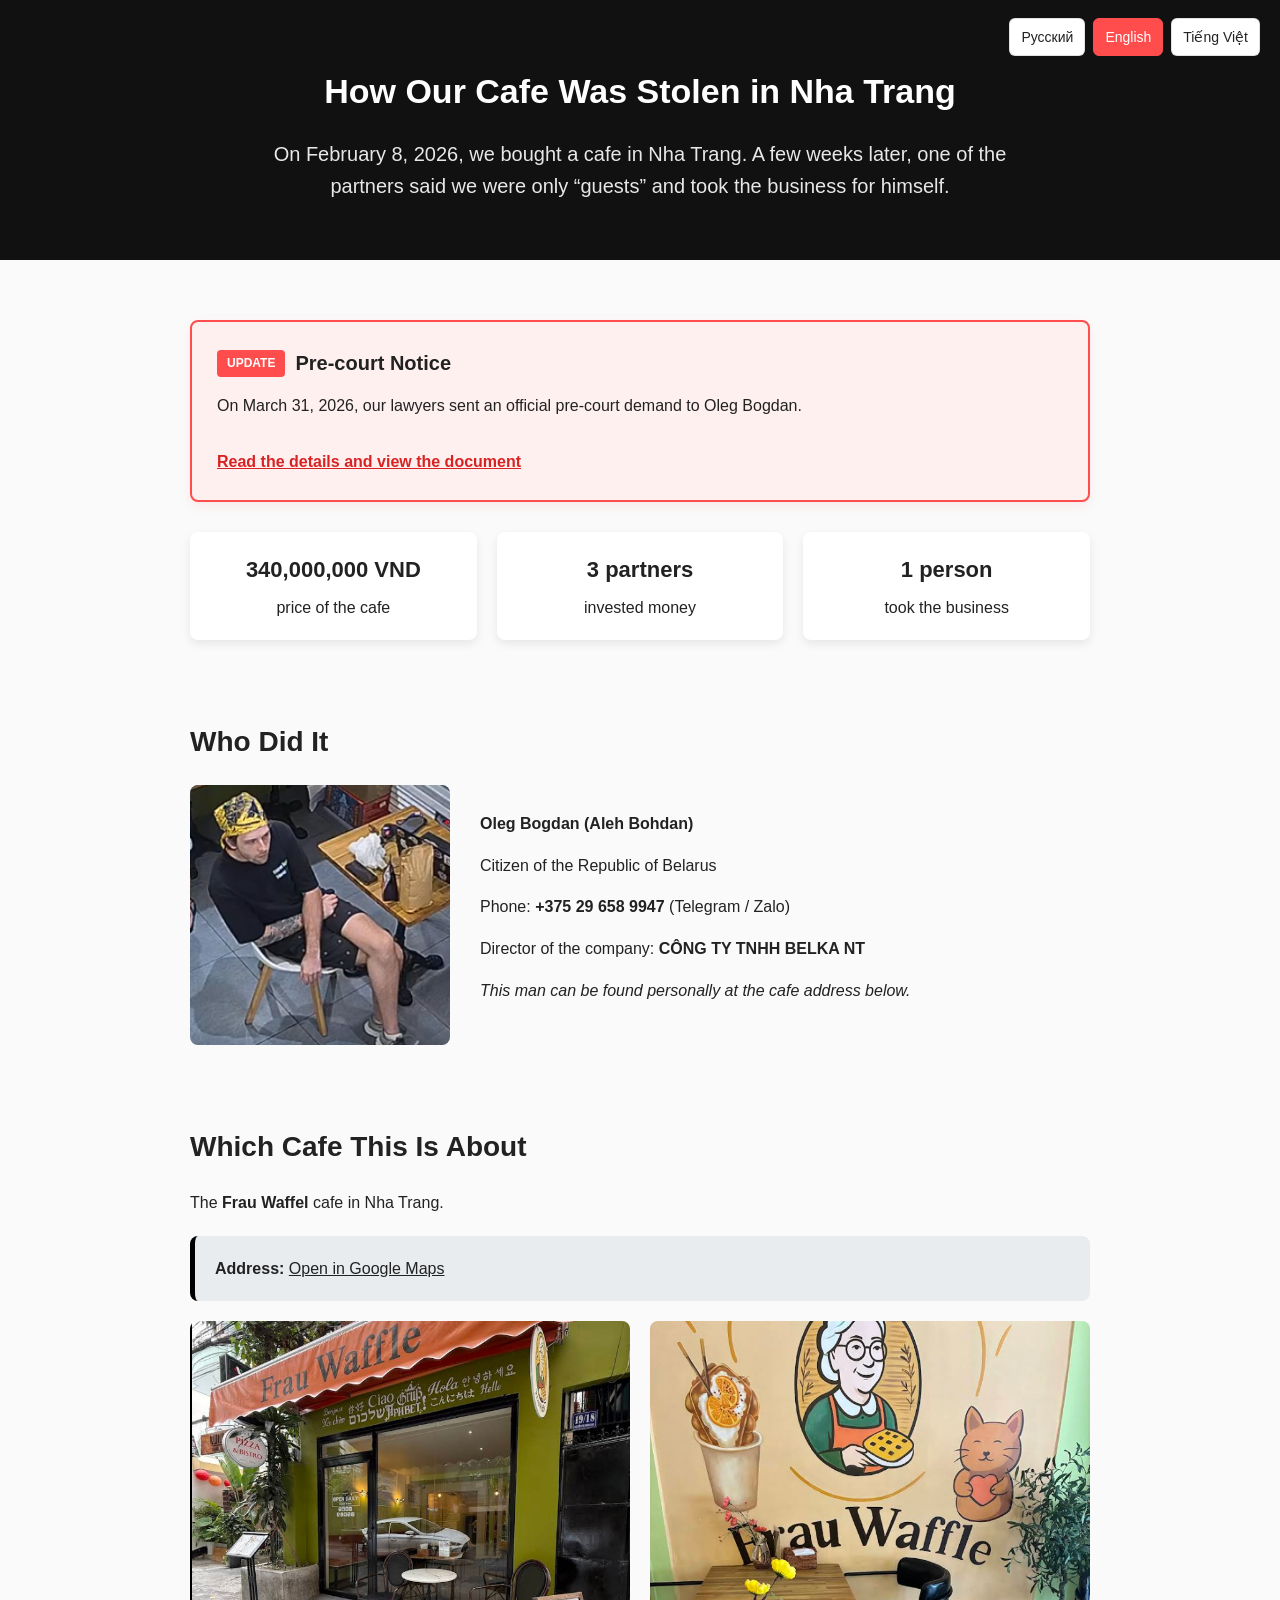
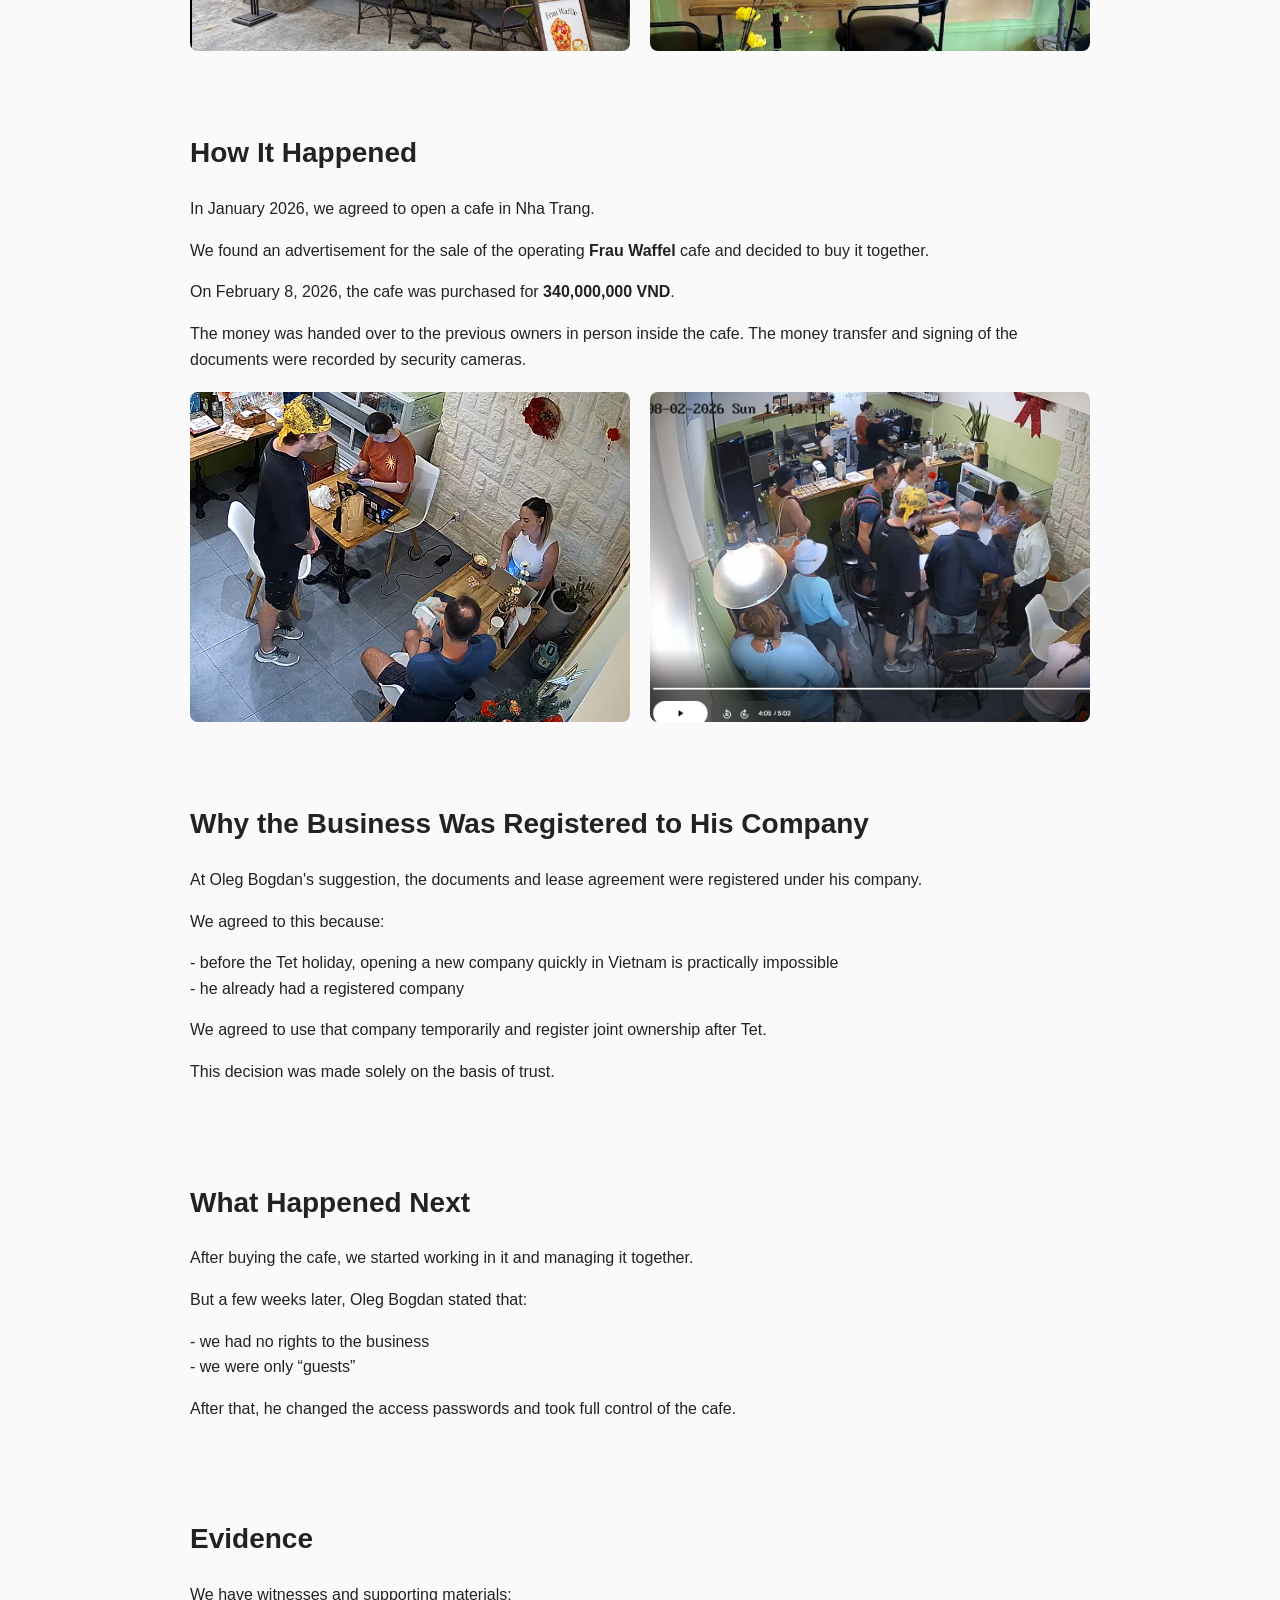
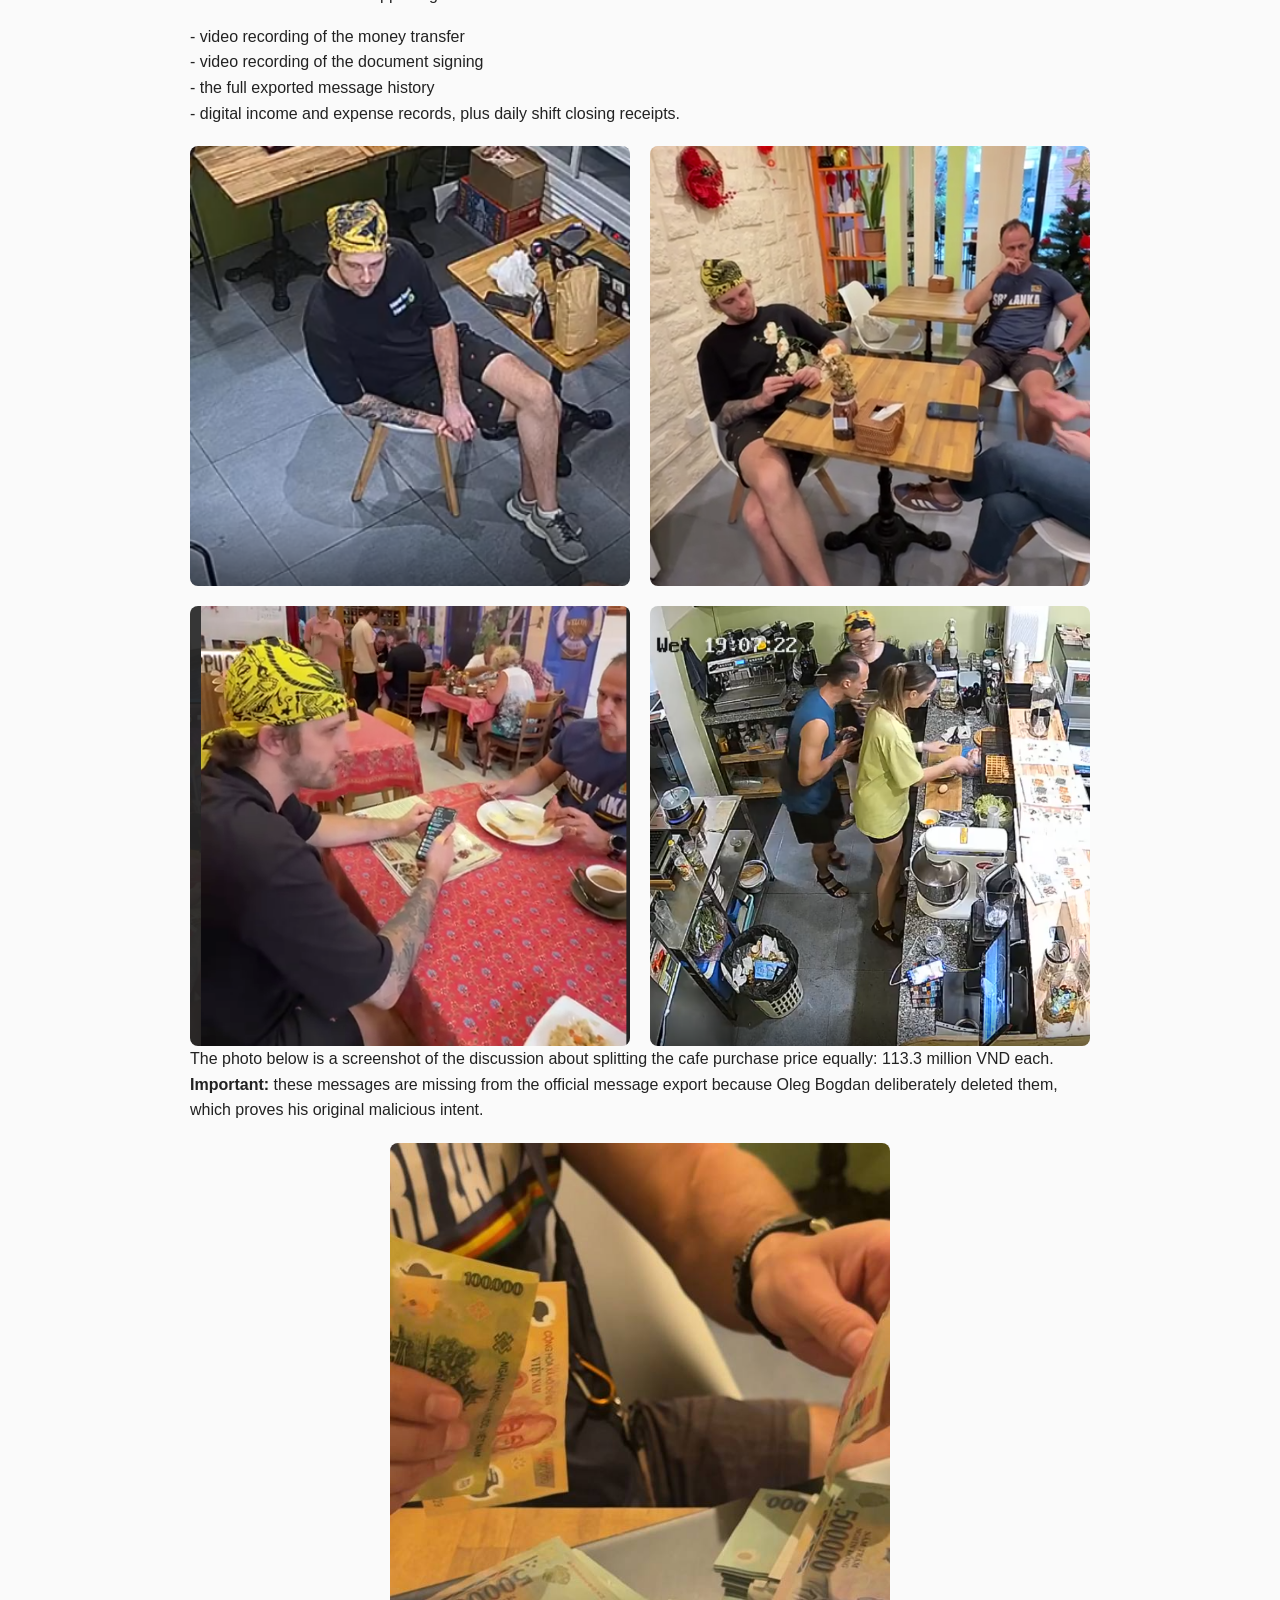
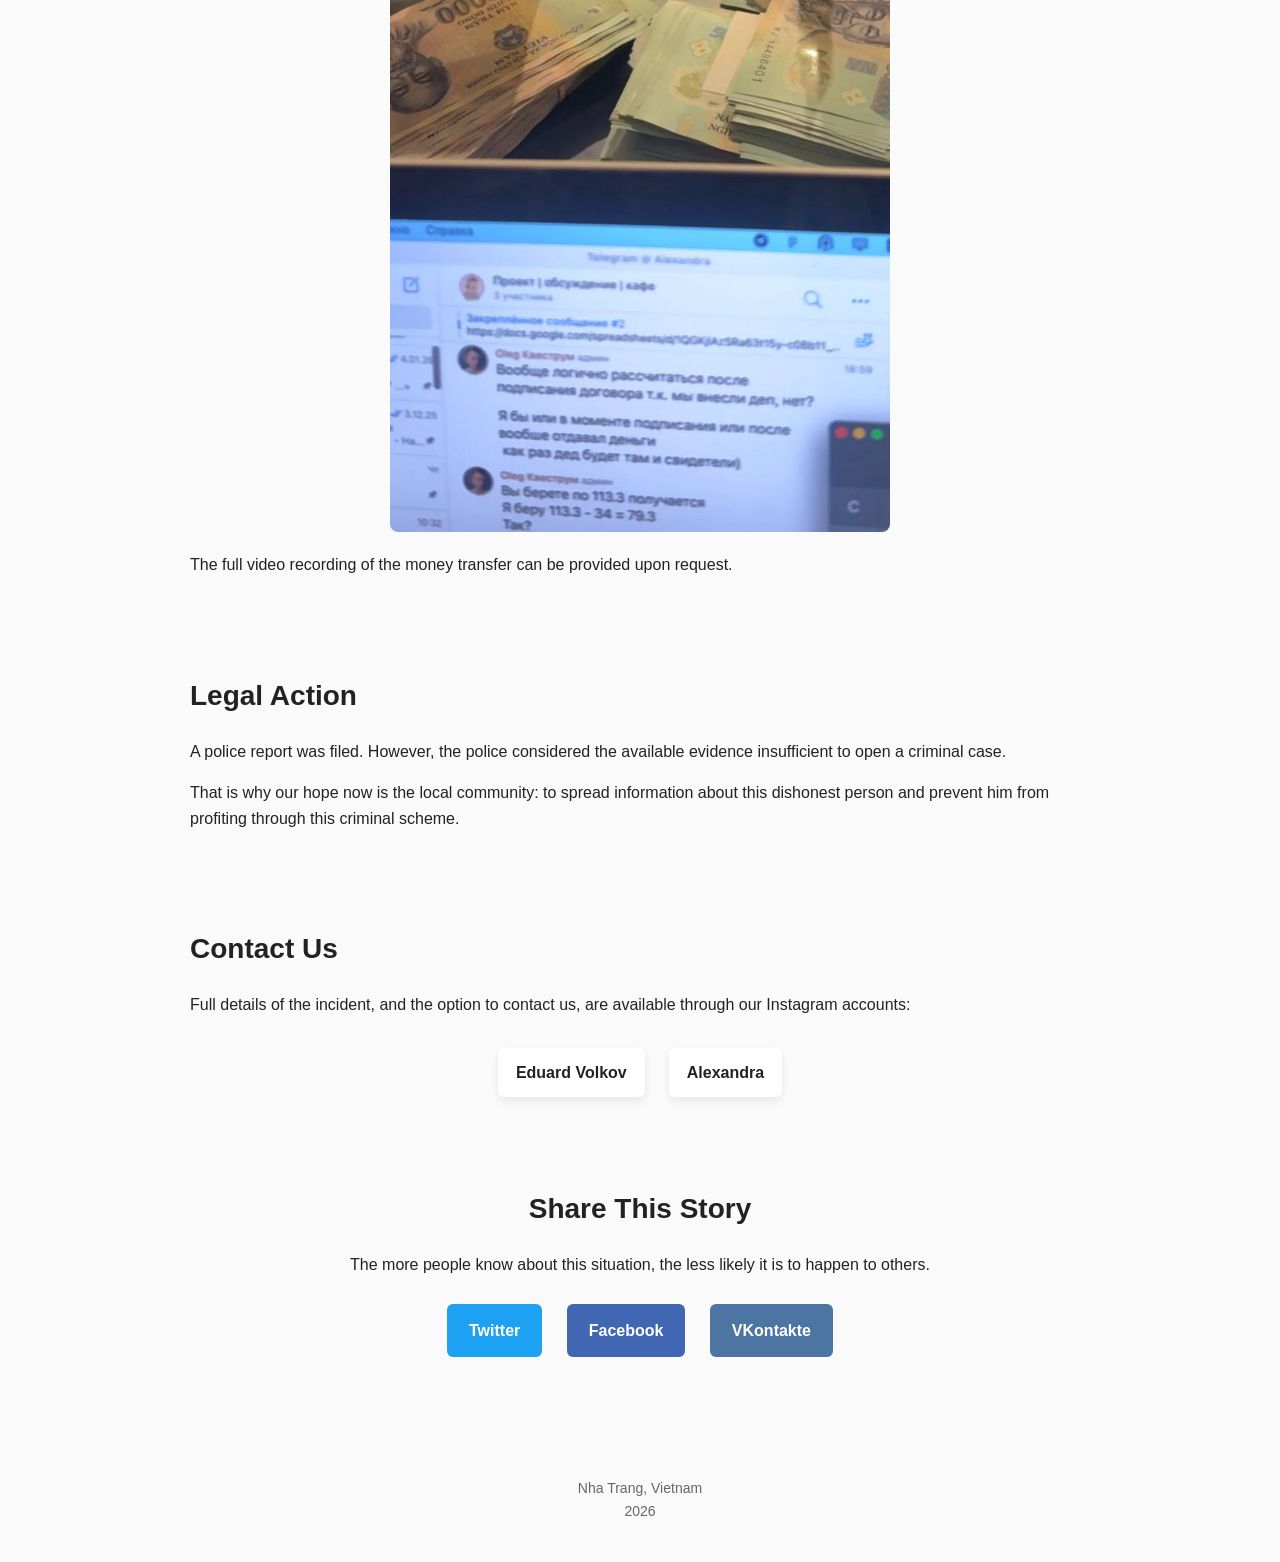
==== en.html @ 02b6ebc2 "Improve multilingual SEO and safe deploy" ====
<!DOCTYPE html>
<html lang="en">
<head>
<meta charset="UTF-8">
<meta name="viewport" content="width=device-width, initial-scale=1.0">
<title>How Our Frau Waffel Cafe Was Stolen in Nha Trang</title>
<meta name="description" content="The story of how our Frau Waffel cafe in Nha Trang was stolen: Oleg Bogdan (Aleh Bohdan), BELKA NT, the 340,000,000 VND purchase, evidence, and legal action.">
<meta name="robots" content="index, follow">
<meta property="og:type" content="article">
<meta property="og:url" content="https://frauwaffel.com/en.html">
<meta property="og:title" content="How Our Frau Waffel Cafe Was Stolen in Nha Trang">
<meta property="og:description" content="Oleg Bogdan (Aleh Bohdan) took over the Frau Waffel cafe in Nha Trang. We publish the story, evidence, and legal action.">
<meta property="og:image" content="https://frauwaffel.com/materials/cafe1.png">
<meta property="og:locale" content="en_US">
<meta property="og:locale:alternate" content="ru_RU">
<meta property="og:locale:alternate" content="vi_VN">
<meta name="twitter:card" content="summary_large_image">
<meta name="twitter:url" content="https://frauwaffel.com/en.html">
<meta name="twitter:title" content="How Our Frau Waffel Cafe Was Stolen in Nha Trang">
<meta name="twitter:description" content="Oleg Bogdan (Aleh Bohdan) took over the Frau Waffel cafe in Nha Trang. We publish the story, evidence, and legal action.">
<meta name="twitter:image" content="https://frauwaffel.com/materials/cafe1.png">
<link rel="canonical" href="https://frauwaffel.com/en.html">
<link rel="alternate" hreflang="ru" href="https://frauwaffel.com/">
<link rel="alternate" hreflang="en" href="https://frauwaffel.com/en.html">
<link rel="alternate" hreflang="vi" href="https://frauwaffel.com/vi.html">
<link rel="alternate" hreflang="x-default" href="https://frauwaffel.com/">
<link rel="icon" href="data:,">
<link rel="stylesheet" href="styles.css">
<script async src="https://www.googletagmanager.com/gtag/js?id=G-RG5YGMSLDT"></script>
<script>
window.dataLayer = window.dataLayer || [];
function gtag(){dataLayer.push(arguments);}
gtag('js', new Date());
gtag('config', 'G-RG5YGMSLDT');
</script>
<script type="application/ld+json">
{
  "@context": "https://schema.org",
  "@type": "Article",
  "headline": "How Our Frau Waffel Cafe Was Stolen in Nha Trang",
  "description": "The story of how our Frau Waffel cafe in Nha Trang was stolen: Oleg Bogdan (Aleh Bohdan), BELKA NT, the 340,000,000 VND purchase, evidence, and legal action.",
  "image": "https://frauwaffel.com/materials/cafe1.png",
  "inLanguage": "en",
  "datePublished": "2026-03-05",
  "dateModified": "2026-06-03",
  "mainEntityOfPage": "https://frauwaffel.com/en.html"
}
</script>
</head>
<body>
<header class="hero">
  <nav class="language-nav" aria-label="Language selection">
    <a href="/">Русский</a>
    <a href="/en.html" aria-current="page">English</a>
    <a href="/vi.html">Tiếng Việt</a>
  </nav>
  <h1>How Our Cafe Was Stolen in Nha Trang</h1>
  <p>On February 8, 2026, we bought a cafe in Nha Trang. A few weeks later, one of the partners said we were only “guests” and took the business for himself.</p>
</header>

<main class="container">
  <section class="section">
    <div class="update-box">
      <div class="update-header">
        <span class="update-badge">Update</span>
        <h2>Pre-court Notice</h2>
      </div>
      <p>On March 31, 2026, our lawyers sent an official pre-court demand to Oleg Bogdan.</p>
      <a href="legal-update-en.html" class="update-link">Read the details and view the document</a>
    </div>

    <div class="facts">
      <div class="fact"><strong>340,000,000 VND</strong><span>price of the cafe</span></div>
      <div class="fact"><strong>3 partners</strong><span>invested money</span></div>
      <div class="fact"><strong>1 person</strong><span>took the business</span></div>
    </div>
  </section>

  <section class="section">
    <h2>Who Did It</h2>
    <div class="person">
      <img src="materials/scammer_aleh_bohdan.png" alt="Oleg Bogdan (Aleh Bohdan), the person involved in the Frau Waffel cafe case">
      <div>
        <p><strong>Oleg Bogdan (Aleh Bohdan)</strong></p>
        <p>Citizen of the Republic of Belarus</p>
        <p>Phone: <strong>+375 29 658 9947</strong> (Telegram / Zalo)</p>
        <p>Director of the company: <strong>CÔNG TY TNHH BELKA NT</strong></p>
        <p><em>This man can be found personally at the cafe address below.</em></p>
      </div>
    </div>
  </section>

  <section class="section">
    <h2>Which Cafe This Is About</h2>
    <p>The <strong>Frau Waffel</strong> cafe in Nha Trang.</p>
    <div class="location-box"><strong>Address:</strong> <a href="https://maps.app.goo.gl/wEeCgrbshTa6hxHM7" target="_blank" rel="noopener">Open in Google Maps</a></div>
    <div class="images">
      <img src="materials/cafe1.png" alt="Interior of the Frau Waffel cafe in Nha Trang">
      <img src="materials/cafe2.png" alt="Exterior of the Frau Waffel cafe in Nha Trang">
    </div>
  </section>

  <section class="section">
    <h2>How It Happened</h2>
    <p>In January 2026, we agreed to open a cafe in Nha Trang.</p>
    <p>We found an advertisement for the sale of the operating <strong>Frau Waffel</strong> cafe and decided to buy it together.</p>
    <p>On February 8, 2026, the cafe was purchased for <strong>340,000,000 VND</strong>.</p>
    <p>The money was handed over to the previous owners in person inside the cafe. The money transfer and signing of the documents were recorded by security cameras.</p>
    <div class="images">
      <img src="materials/money_for_cafe.png" alt="Evidence of the money transfer for the Frau Waffel cafe purchase">
      <img src="materials/contract_signed.png" alt="Evidence of document signing for the Frau Waffel cafe purchase">
    </div>
  </section>

  <section class="section">
    <h2>Why the Business Was Registered to His Company</h2>
    <p>At Oleg Bogdan's suggestion, the documents and lease agreement were registered under his company.</p>
    <p>We agreed to this because:</p>
    <p>- before the Tet holiday, opening a new company quickly in Vietnam is practically impossible<br>- he already had a registered company</p>
    <p>We agreed to use that company temporarily and register joint ownership after Tet.</p>
    <p>This decision was made solely on the basis of trust.</p>
  </section>

  <section class="section">
    <h2>What Happened Next</h2>
    <p>After buying the cafe, we started working in it and managing it together.</p>
    <p>But a few weeks later, Oleg Bogdan stated that:</p>
    <p>- we had no rights to the business<br>- we were only “guests”</p>
    <p>After that, he changed the access passwords and took full control of the cafe.</p>
  </section>

  <section class="section">
    <h2>Evidence</h2>
    <p>We have witnesses and supporting materials:</p>
    <p>- video recording of the money transfer<br>- video recording of the document signing<br>- the full exported message history<br>- digital income and expense records, plus daily shift closing receipts.</p>
    <div class="images">
      <img src="materials/screenshot_1.png" alt="Evidence: messages and financial records for the Frau Waffel cafe">
      <img src="materials/screenshot_2.png" alt="Evidence: messages and financial records for the Frau Waffel cafe">
      <img src="materials/screenshot_3.png" alt="Evidence: messages and financial records for the Frau Waffel cafe">
      <img src="materials/rabotaem_v_kafe.png" alt="Evidence of work in the cafe before the business was taken">
    </div>
    <p>The photo below is a screenshot of the discussion about splitting the cafe purchase price equally: 113.3 million VND each. <strong>Important:</strong> these messages are missing from the official message export because Oleg Bogdan deliberately deleted them, which proves his original malicious intent.</p>
    <div class="images single-proof">
      <img src="materials/shares.jpg" alt="Screenshot discussing equal shares in the Frau Waffel cafe purchase">
    </div>
    <p>The full video recording of the money transfer can be provided upon request.</p>
  </section>

  <section class="section">
    <h2>Legal Action</h2>
    <p>A police report was filed. However, the police considered the available evidence insufficient to open a criminal case.</p>
    <p>That is why our hope now is the local community: to spread information about this dishonest person and prevent him from profiting through this criminal scheme.</p>
  </section>

  <section class="section">
    <h2>Contact Us</h2>
    <p>Full details of the incident, and the option to contact us, are available through our Instagram accounts:</p>
    <div class="social-links">
      <a href="https://www.instagram.com/ed_volkov" target="_blank" rel="noopener" class="social-item">Eduard Volkov</a>
      <a href="https://www.instagram.com/travelophilea" target="_blank" rel="noopener" class="social-item">Alexandra</a>
    </div>
  </section>

  <section class="share">
    <h2>Share This Story</h2>
    <p>The more people know about this situation, the less likely it is to happen to others.</p>
    <a href="https://twitter.com/intent/tweet?url=https%3A%2F%2Ffrauwaffel.com%2Fen.html&text=How%20our%20Frau%20Waffel%20cafe%20was%20stolen%20in%20Nha%20Trang" target="_blank" rel="noopener" class="tw">Twitter</a>
    <a href="https://www.facebook.com/sharer/sharer.php?u=https%3A%2F%2Ffrauwaffel.com%2Fen.html" target="_blank" rel="noopener" class="fb">Facebook</a>
    <a href="https://vk.com/share.php?url=https%3A%2F%2Ffrauwaffel.com%2Fen.html&title=How%20our%20Frau%20Waffel%20cafe%20was%20stolen" target="_blank" rel="noopener" class="vk">VKontakte</a>
  </section>
</main>

<footer class="footer">Nha Trang, Vietnam<br>2026</footer>
</body>
</html>
---- styles.css ----
body {
  font-family: Arial, Helvetica, sans-serif;
  margin: 0;
  background: #fafafa;
  color: #222;
  line-height: 1.6;
}

a {
  color: inherit;
}

.container {
  max-width: 900px;
  margin: auto;
  padding: 20px;
}

.hero {
  background: #111;
  color: white;
  padding: 64px 20px 58px;
  text-align: center;
  position: relative;
}

.language-nav {
  position: absolute;
  top: 18px;
  right: 20px;
  display: flex;
  gap: 8px;
  flex-wrap: wrap;
  justify-content: flex-end;
}

.language-nav a {
  color: #222;
  background: white;
  text-decoration: none;
  padding: 7px 11px;
  border-radius: 6px;
  font-size: 14px;
  border: 1px solid rgba(0, 0, 0, 0.12);
}

.language-nav a[aria-current="page"] {
  background: #ff4d4d;
  color: white;
  border-color: #ff4d4d;
}

.hero h1 {
  font-size: 34px;
  margin: 0 0 20px;
}

.hero p {
  font-size: 20px;
  max-width: 760px;
  margin: auto;
  opacity: 0.9;
}

.section {
  padding: 40px 0;
}

h2 {
  font-size: 28px;
  margin: 0 0 20px;
}

p {
  margin: 0 0 16px;
}

.facts {
  display: grid;
  grid-template-columns: repeat(3, 1fr);
  gap: 20px;
  margin-top: 30px;
}

.fact {
  background: white;
  padding: 20px;
  border-radius: 8px;
  text-align: center;
  box-shadow: 0 4px 10px rgba(0, 0, 0, 0.08);
}

.fact strong {
  font-size: 22px;
  display: block;
  margin-bottom: 8px;
}

.update-box {
  background: #fff0f0;
  border: 2px solid #ff4d4d;
  padding: 25px;
  border-radius: 8px;
  margin-bottom: 30px;
  display: flex;
  flex-direction: column;
  gap: 14px;
  box-shadow: 0 4px 12px rgba(255, 77, 77, 0.1);
}

.update-header {
  display: flex;
  align-items: center;
  gap: 10px;
  flex-wrap: wrap;
}

.update-badge {
  background: #ff4d4d;
  color: white;
  padding: 4px 10px;
  border-radius: 4px;
  font-weight: bold;
  font-size: 12px;
  text-transform: uppercase;
}

.update-box h2 {
  margin: 0;
  font-size: 20px;
}

.update-link {
  color: #d92323;
  font-weight: bold;
  text-decoration: underline;
}

.person {
  display: flex;
  flex-wrap: wrap;
  gap: 30px;
  align-items: center;
}

.person img {
  width: 260px;
  border-radius: 8px;
}

.images {
  display: grid;
  grid-template-columns: repeat(2, 1fr);
  gap: 20px;
  margin-top: 20px;
}

.images img {
  width: 100%;
  border-radius: 8px;
}

.single-proof {
  grid-template-columns: 1fr;
  max-width: 500px;
  margin: 20px auto;
}

.location-box {
  background: #e9ecef;
  padding: 20px;
  border-radius: 8px;
  margin-top: 20px;
  border-left: 5px solid #000;
}

.social-links {
  display: flex;
  justify-content: center;
  gap: 24px;
  flex-wrap: wrap;
  margin-top: 30px;
}

.social-item {
  text-align: center;
  text-decoration: none;
  color: #222;
  font-weight: bold;
  padding: 12px 18px;
  border-radius: 6px;
  background: white;
  box-shadow: 0 4px 10px rgba(0, 0, 0, 0.08);
  transition: transform 0.2s;
}

.social-item:hover {
  transform: translateY(-3px);
}

.share {
  text-align: center;
  padding: 50px 0;
}

.share a {
  display: inline-block;
  margin: 10px;
  padding: 14px 22px;
  background: black;
  color: white;
  text-decoration: none;
  border-radius: 6px;
  font-weight: bold;
  transition: opacity 0.2s;
}

.share a:hover {
  opacity: 0.8;
}

.share a.tw {
  background: #1da1f2;
}

.share a.fb {
  background: #4267b2;
}

.share a.vk {
  background: #4c75a3;
}

.footer {
  text-align: center;
  font-size: 14px;
  padding: 40px 20px;
  color: #666;
}

.legal-container {
  max-width: 800px;
  margin: auto;
  padding: 40px 20px;
}

.legal-nav {
  display: flex;
  justify-content: space-between;
  align-items: center;
  gap: 16px;
  flex-wrap: wrap;
  margin-bottom: 20px;
}

.back-link {
  color: #666;
  text-decoration: none;
  font-size: 14px;
}

.back-link:hover {
  text-decoration: underline;
}

.legal-lang {
  display: flex;
  gap: 8px;
  flex-wrap: wrap;
}

.legal-lang a {
  text-decoration: none;
  color: #222;
  background: white;
  border: 1px solid rgba(0, 0, 0, 0.12);
  padding: 6px 10px;
  border-radius: 6px;
  font-size: 14px;
}

.legal-lang a[aria-current="page"] {
  background: #ff4d4d;
  color: white;
  border-color: #ff4d4d;
}

.legal-title {
  font-size: 28px;
  margin-bottom: 20px;
  border-bottom: 2px solid #000;
  padding-bottom: 10px;
}

.update-date {
  color: #666;
  font-size: 14px;
  margin-bottom: 30px;
}

.legal-box {
  background: white;
  padding: 30px;
  border-radius: 8px;
  box-shadow: 0 4px 15px rgba(0, 0, 0, 0.05);
  margin-bottom: 30px;
}

.legal-box h2 {
  margin-top: 0;
  font-size: 22px;
  color: #d9534f;
}

.summary-list {
  padding-left: 20px;
}

.summary-list li {
  margin-bottom: 12px;
}

.pdf-link {
  display: inline-flex;
  align-items: center;
  background: #000;
  color: #fff;
  padding: 12px 24px;
  border-radius: 6px;
  text-decoration: none;
  font-weight: bold;
  margin-top: 20px;
}

.pdf-link:hover {
  opacity: 0.8;
}

@media (max-width: 700px) {
  .hero {
    padding-top: 96px;
  }

  .hero h1 {
    font-size: 28px;
  }

  .hero p {
    font-size: 18px;
  }

  .language-nav {
    left: 12px;
    right: 12px;
    justify-content: center;
  }

  .facts,
  .images {
    grid-template-columns: 1fr;
  }

  .person {
    flex-direction: column;
    text-align: center;
  }
}
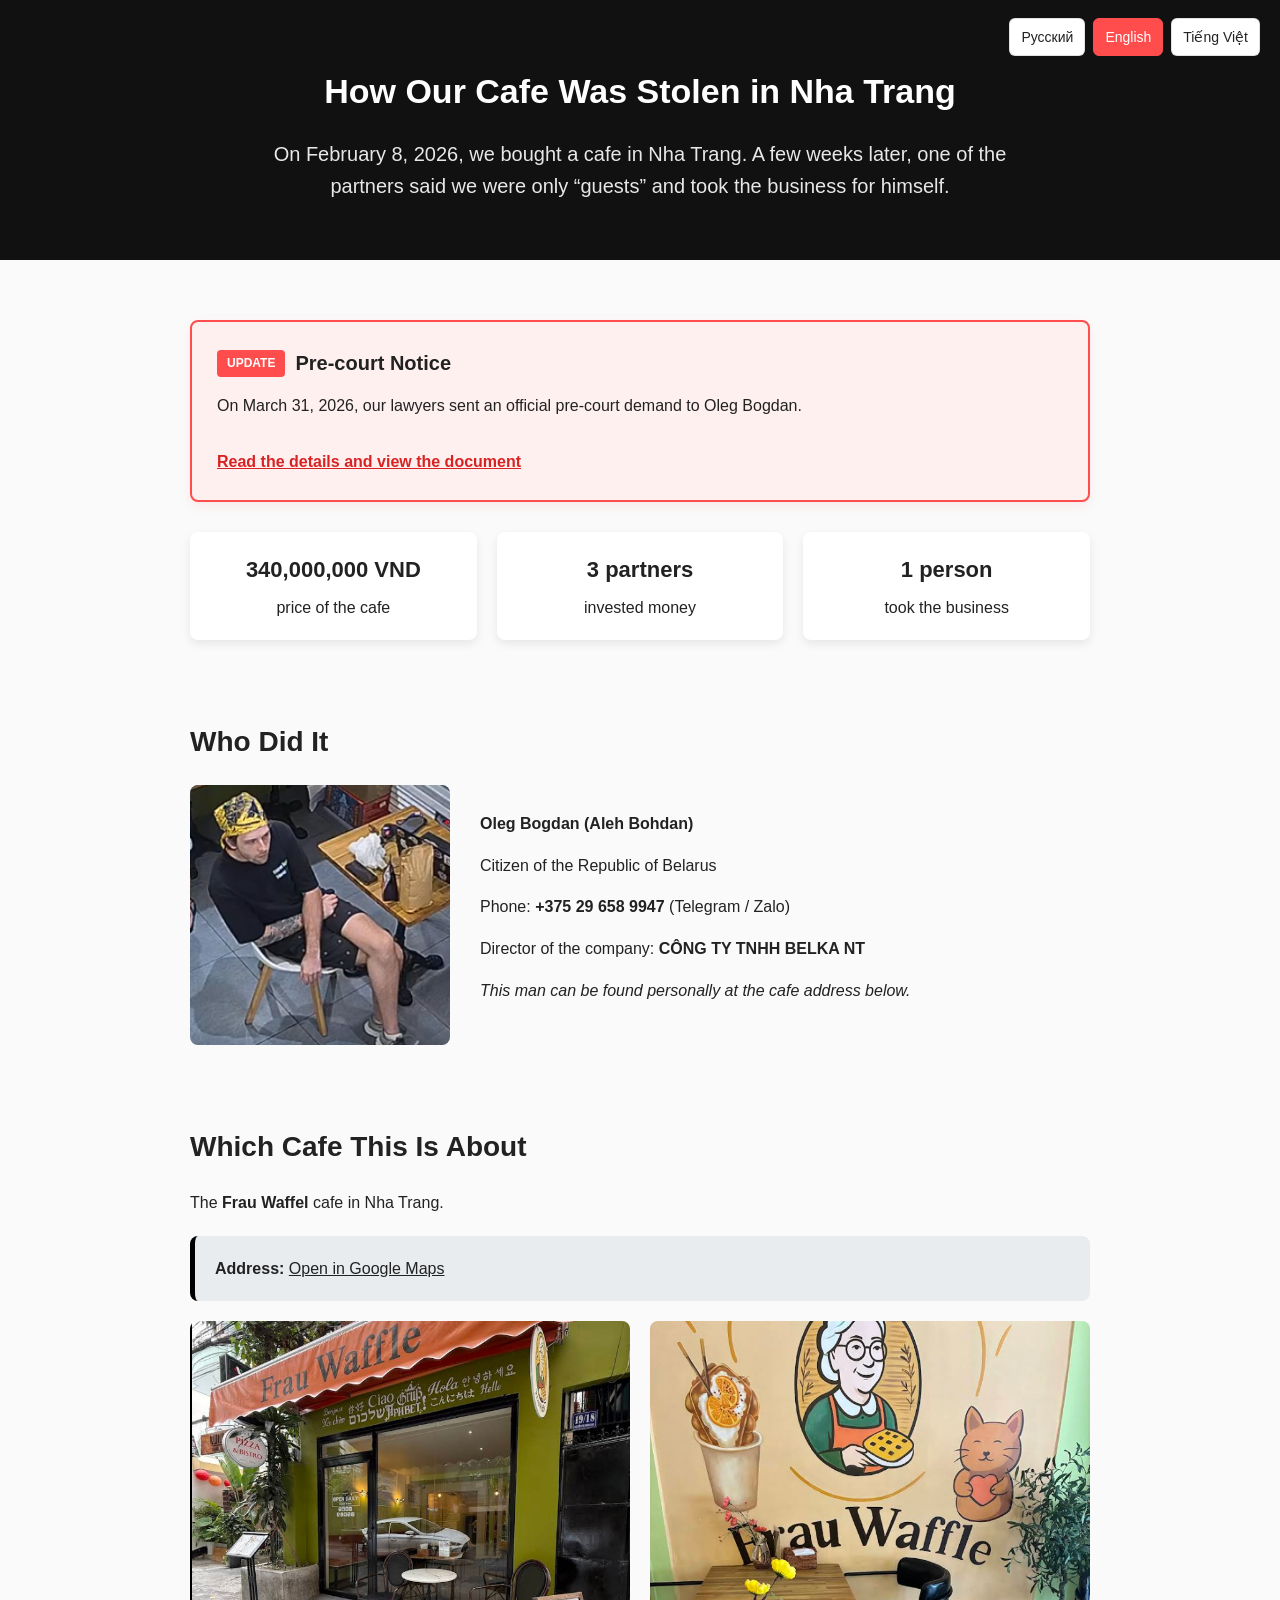
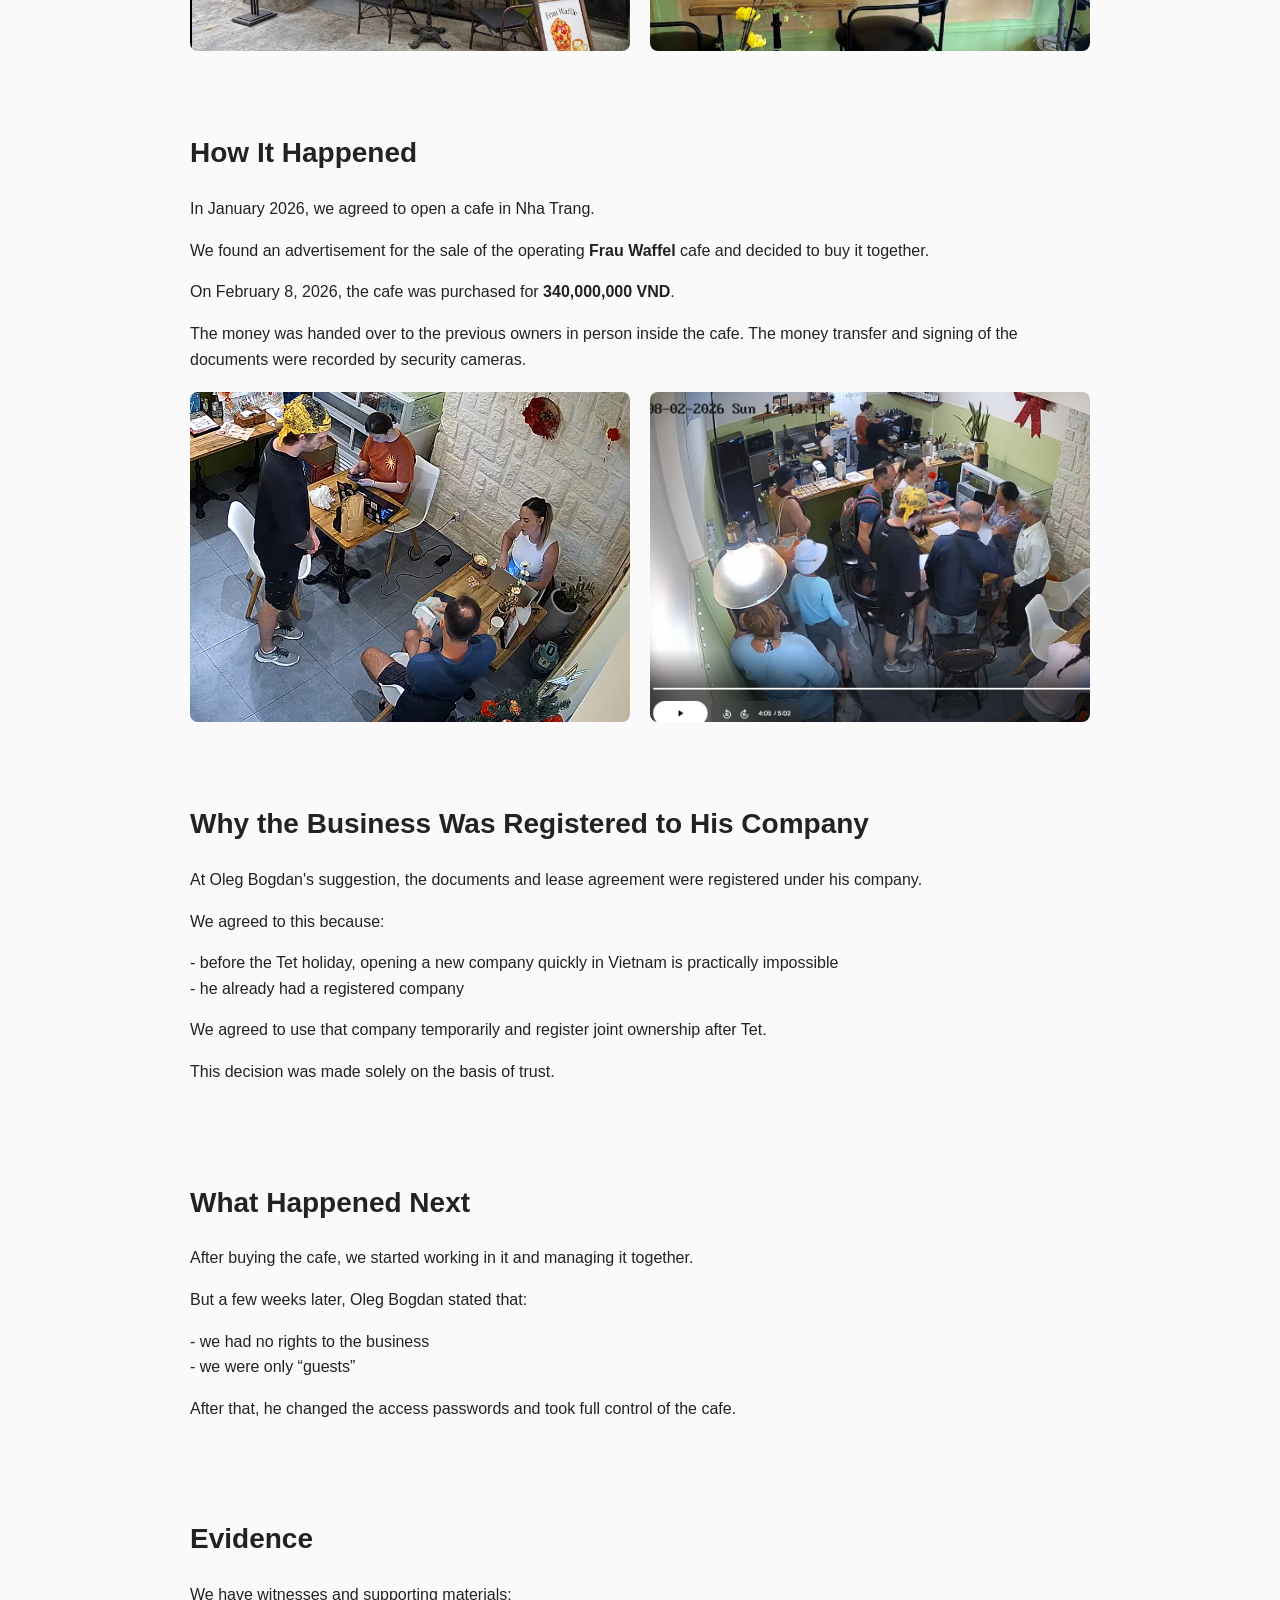
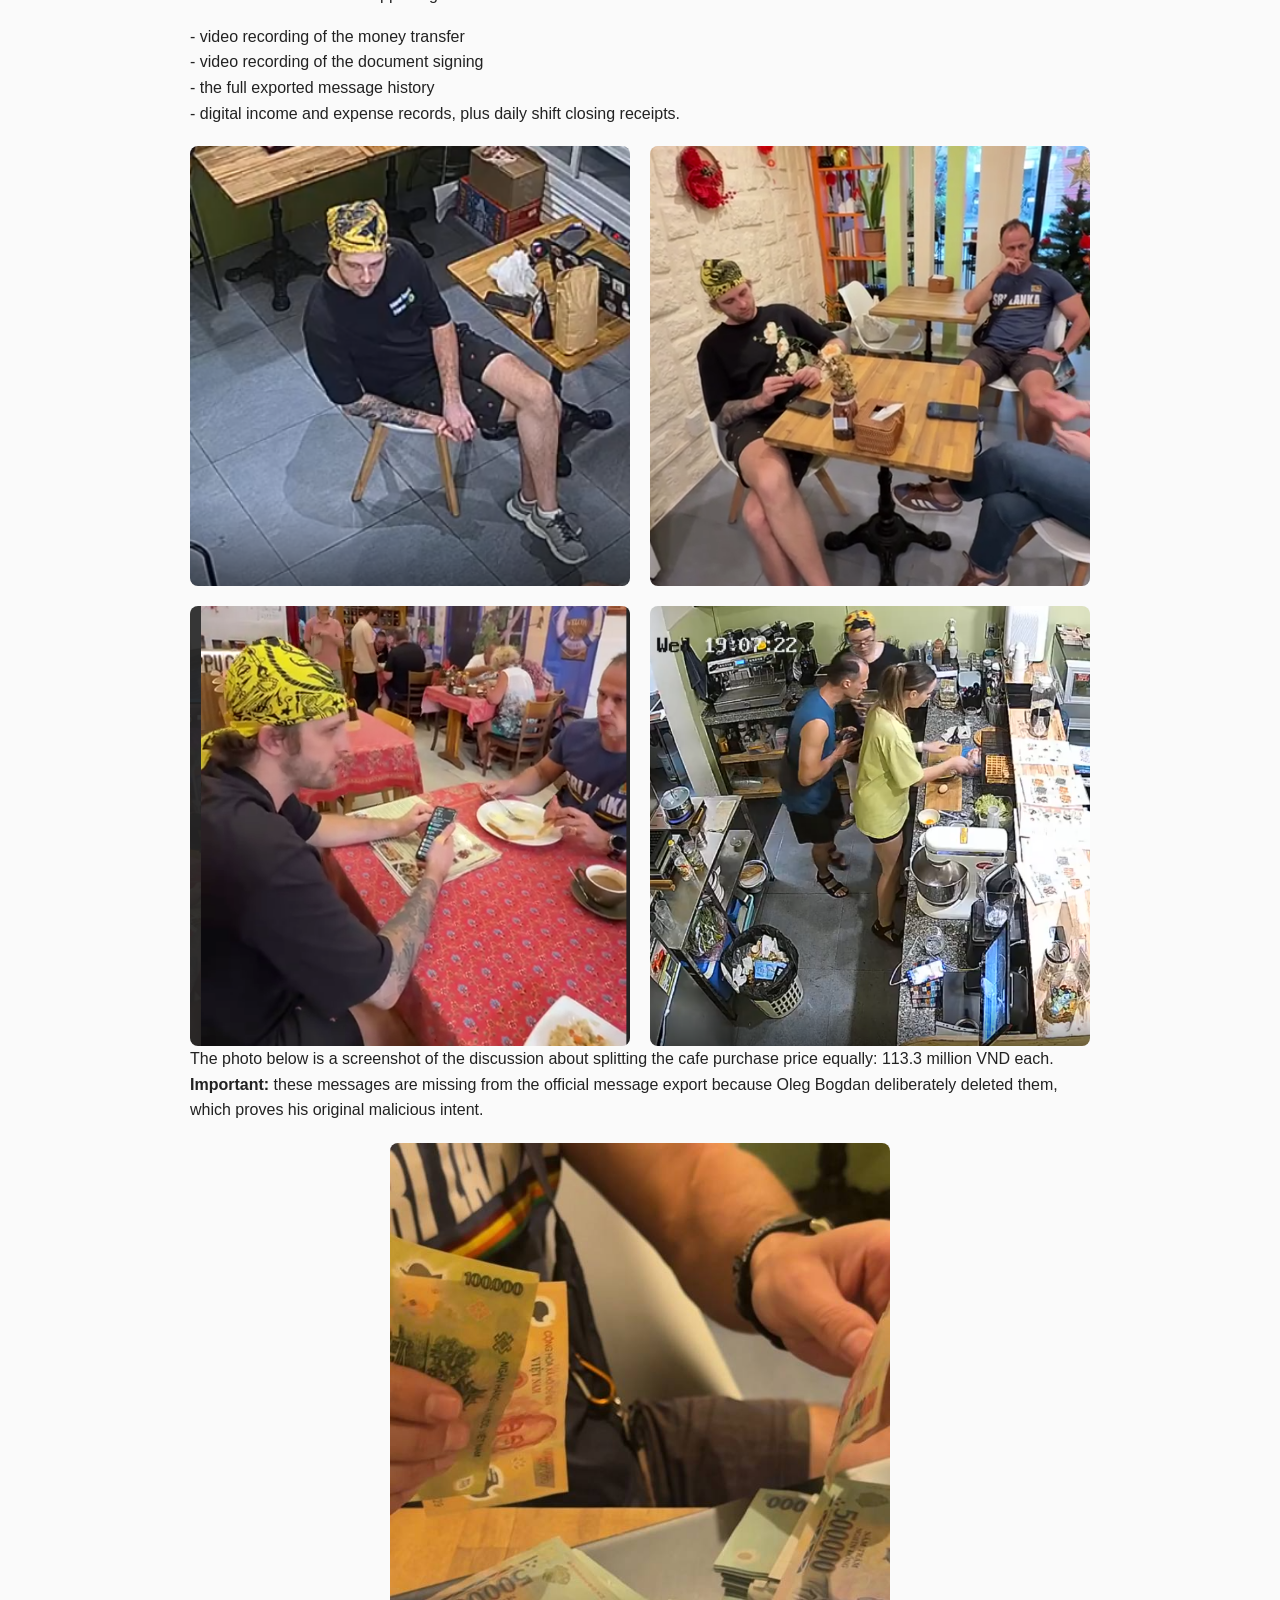
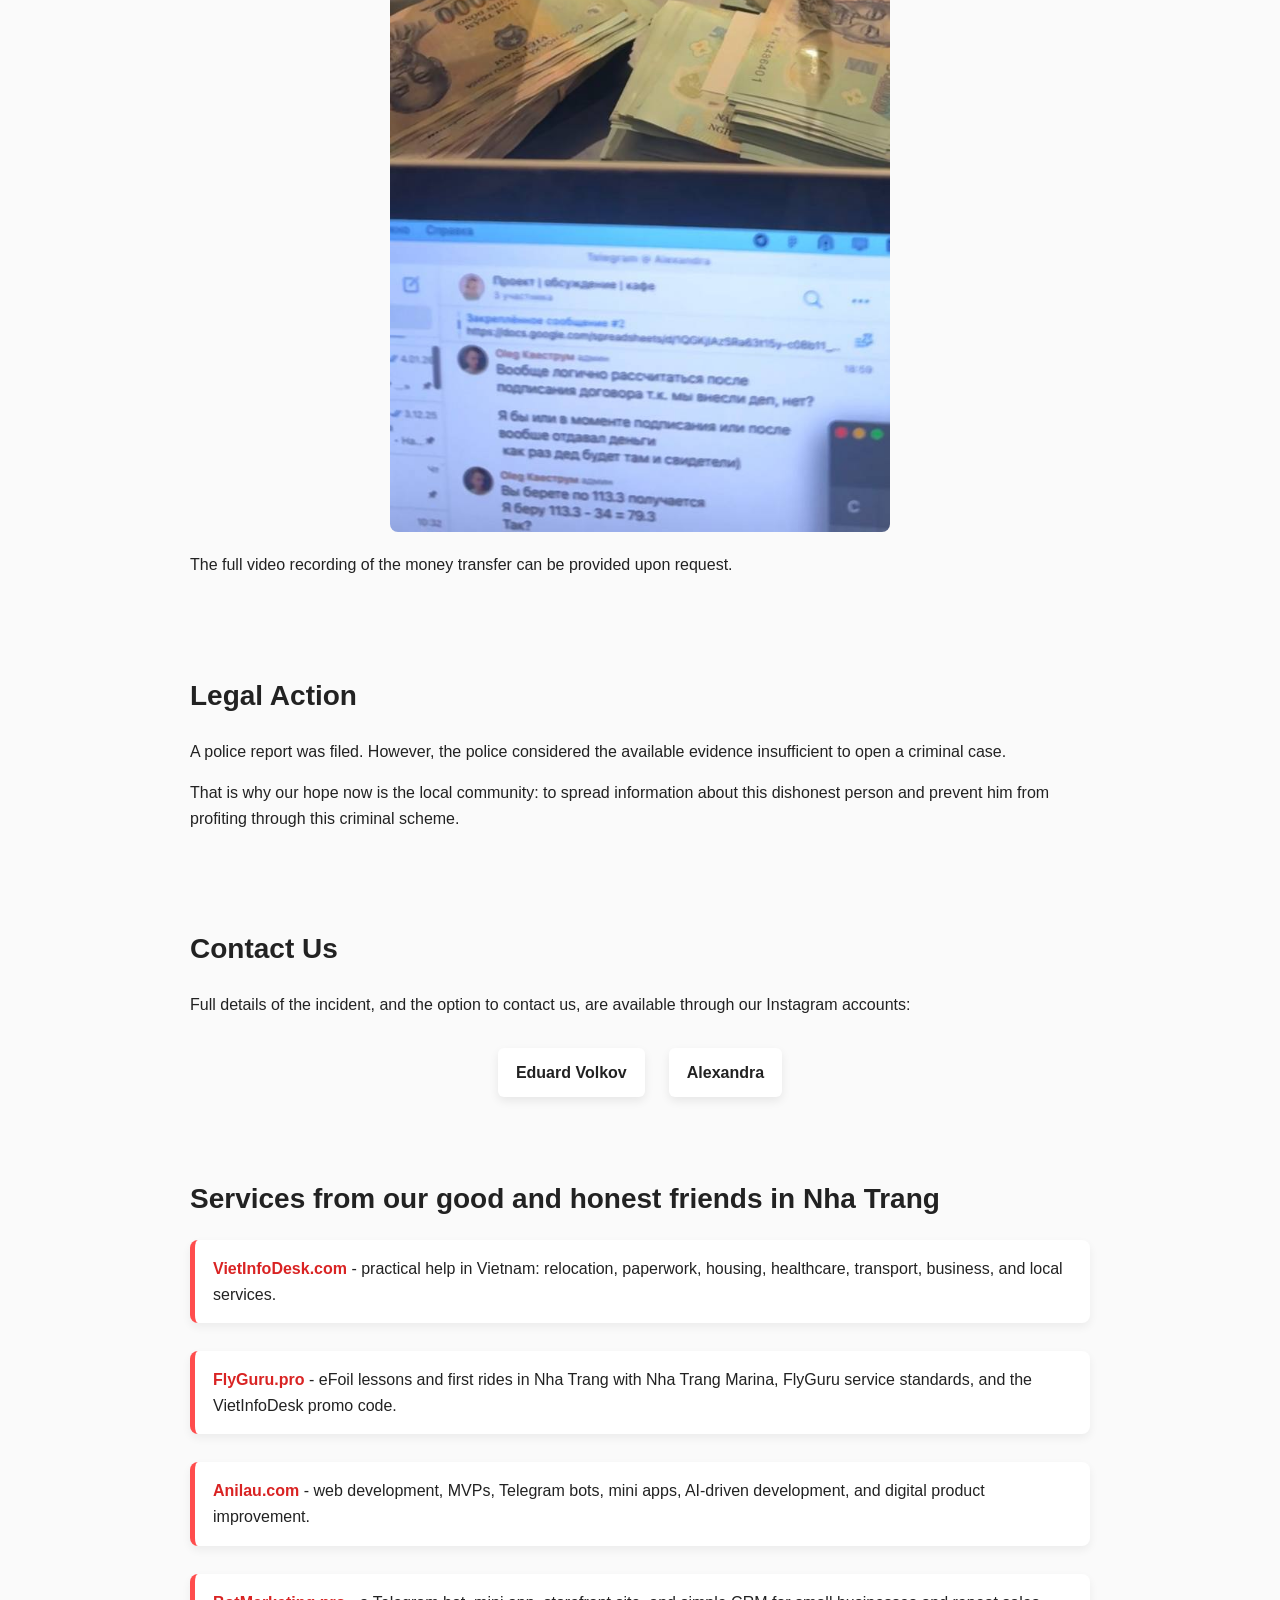
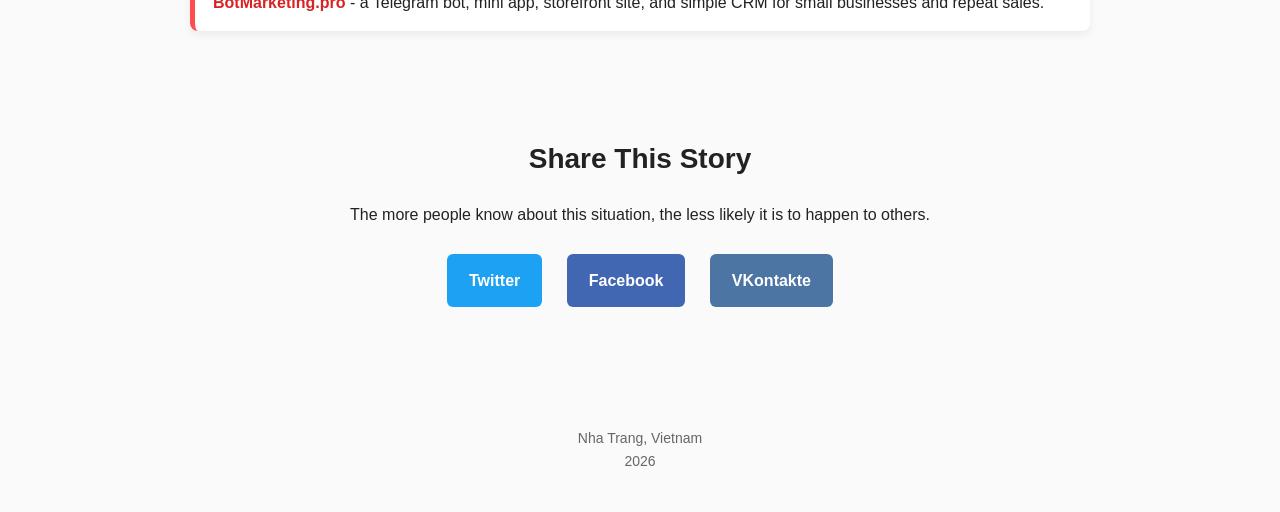
==== commit 14fd9125: "Add partner services block" ====
--- a/en.html
+++ b/en.html
@@ -161,6 +161,16 @@
     </div>
   </section>
 
+  <section class="partners">
+    <h2>Services from our good and honest friends in Nha Trang</h2>
+    <div class="partner-list">
+      <p class="partner-item"><a href="https://vietinfodesk.com/en/" target="_blank" rel="noopener">VietInfoDesk.com</a> - practical help in Vietnam: relocation, paperwork, housing, healthcare, transport, business, and local services.</p>
+      <p class="partner-item"><a href="https://flyguru.pro/locations/nha-trang-marina?promo=VIETINFODESK" target="_blank" rel="noopener">FlyGuru.pro</a> - eFoil lessons and first rides in Nha Trang with Nha Trang Marina, FlyGuru service standards, and the VietInfoDesk promo code.</p>
+      <p class="partner-item"><a href="https://anilau.com/en/web-development-services/" target="_blank" rel="noopener">Anilau.com</a> - web development, MVPs, Telegram bots, mini apps, AI-driven development, and digital product improvement.</p>
+      <p class="partner-item"><a href="https://botmarketing.pro/" target="_blank" rel="noopener">BotMarketing.pro</a> - a Telegram bot, mini app, storefront site, and simple CRM for small businesses and repeat sales.</p>
+    </div>
+  </section>
+
   <section class="share">
     <h2>Share This Story</h2>
     <p>The more people know about this situation, the less likely it is to happen to others.</p>
--- a/styles.css
+++ b/styles.css
@@ -203,6 +203,38 @@
   padding: 50px 0;
 }
 
+.partners {
+  padding: 40px 0;
+}
+
+.partners h2 {
+  margin-bottom: 18px;
+}
+
+.partner-list {
+  display: grid;
+  gap: 12px;
+  margin: 0;
+}
+
+.partner-item {
+  background: white;
+  border-left: 5px solid #ff4d4d;
+  border-radius: 8px;
+  padding: 16px 18px;
+  box-shadow: 0 4px 10px rgba(0, 0, 0, 0.06);
+}
+
+.partner-item a {
+  color: #d92323;
+  font-weight: bold;
+  text-decoration: none;
+}
+
+.partner-item a:hover {
+  text-decoration: underline;
+}
+
 .share a {
   display: inline-block;
   margin: 10px;
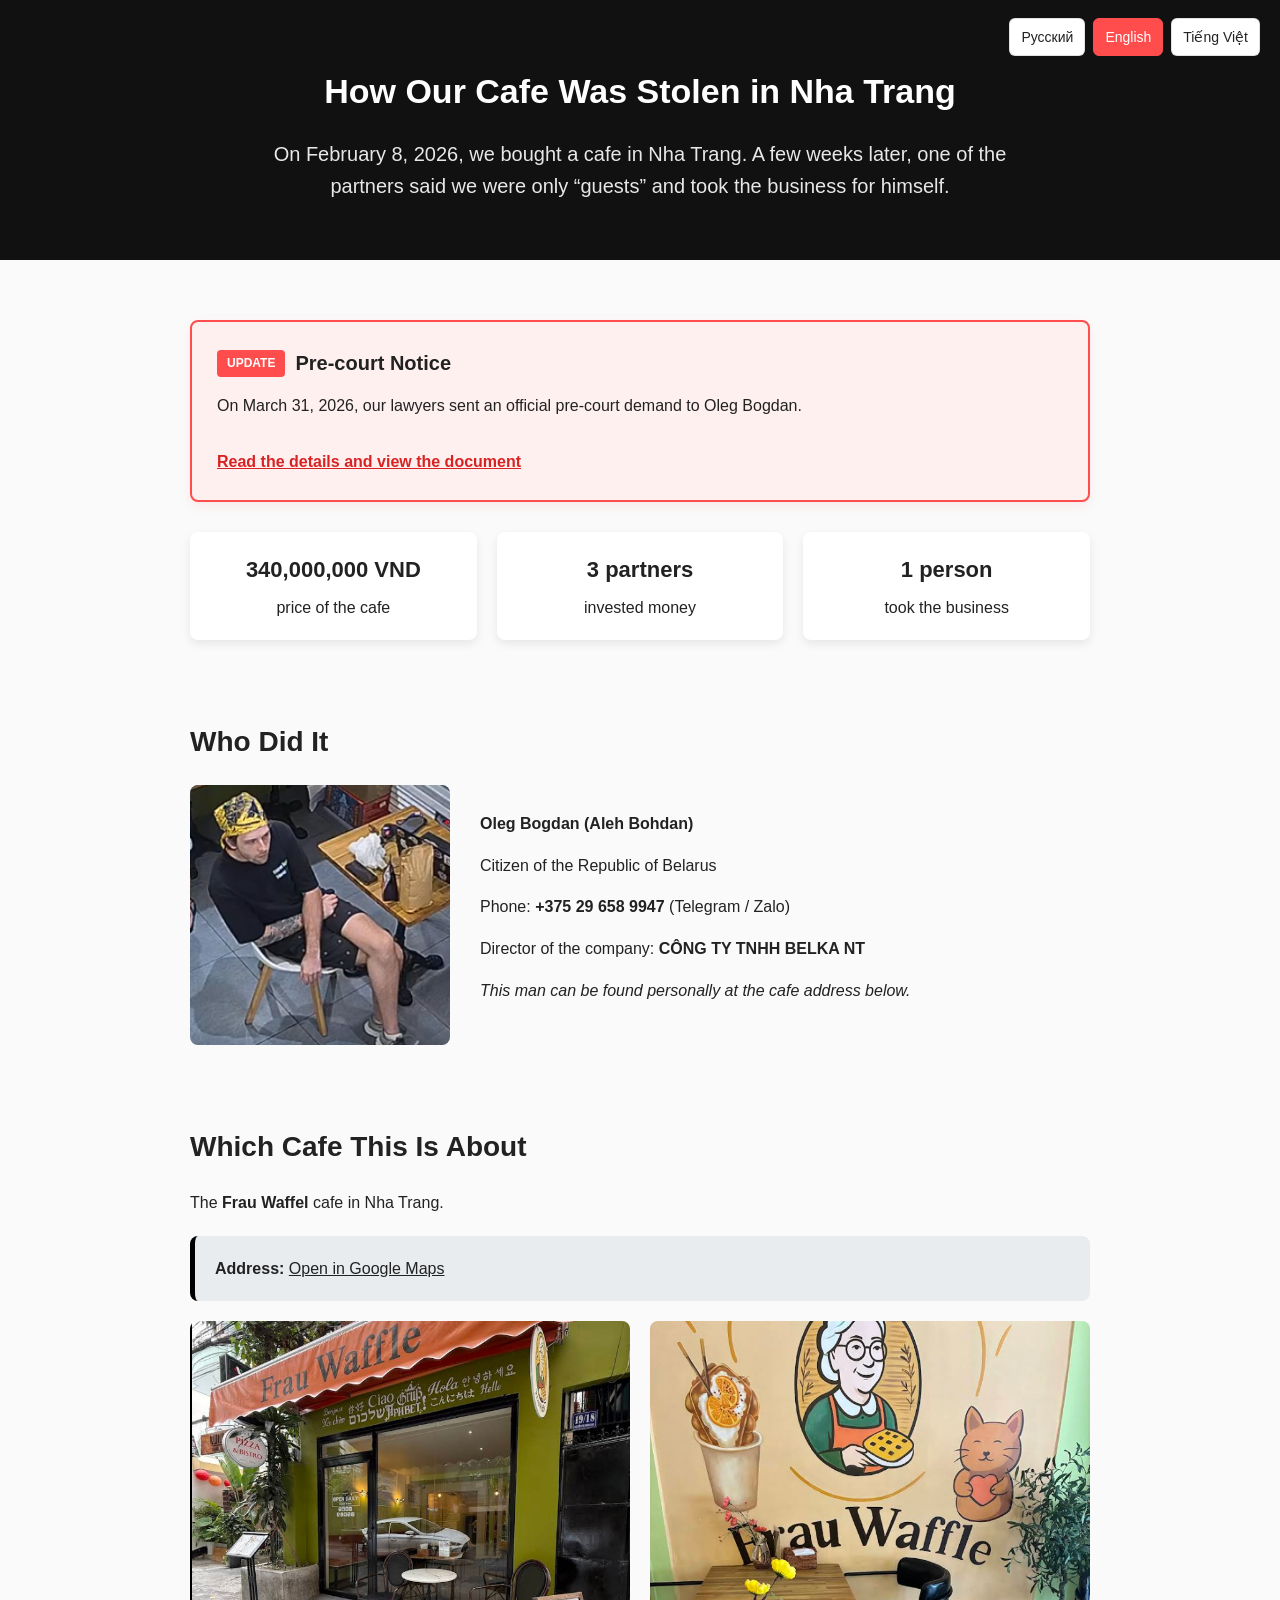
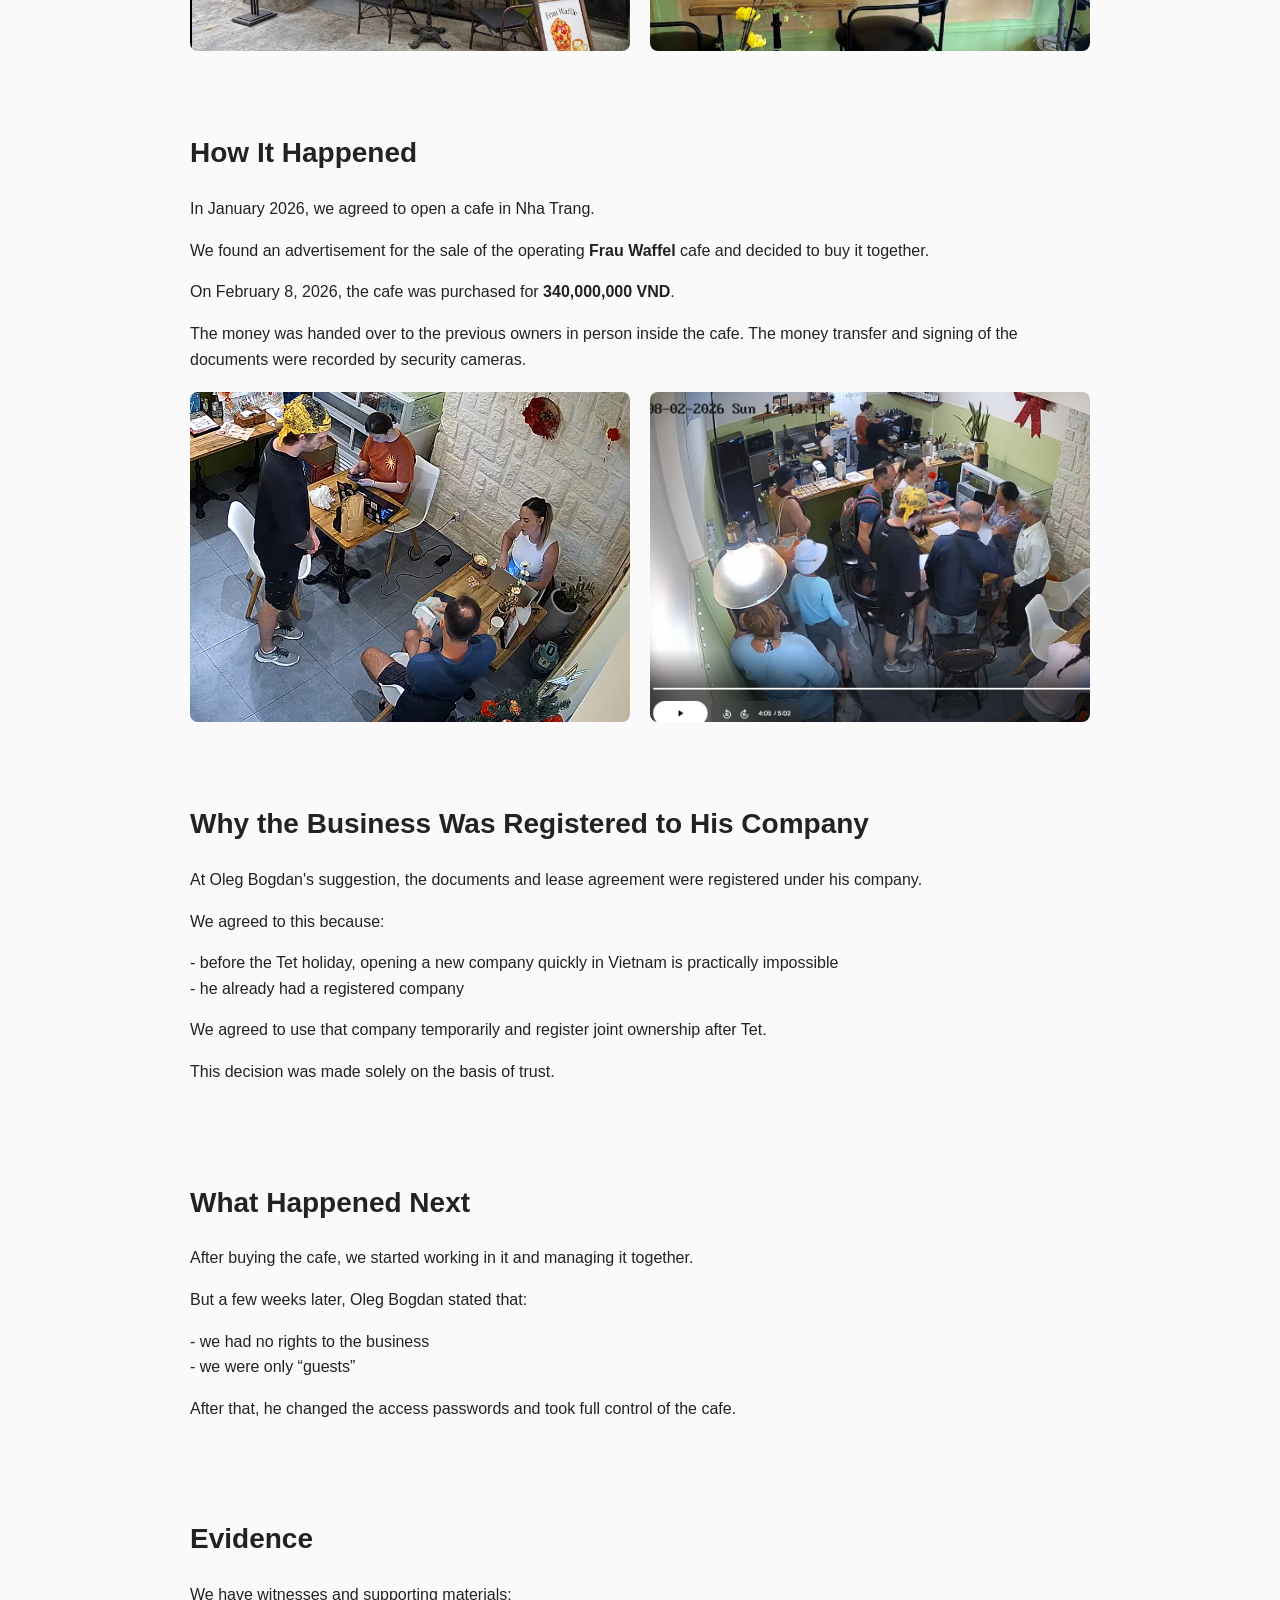
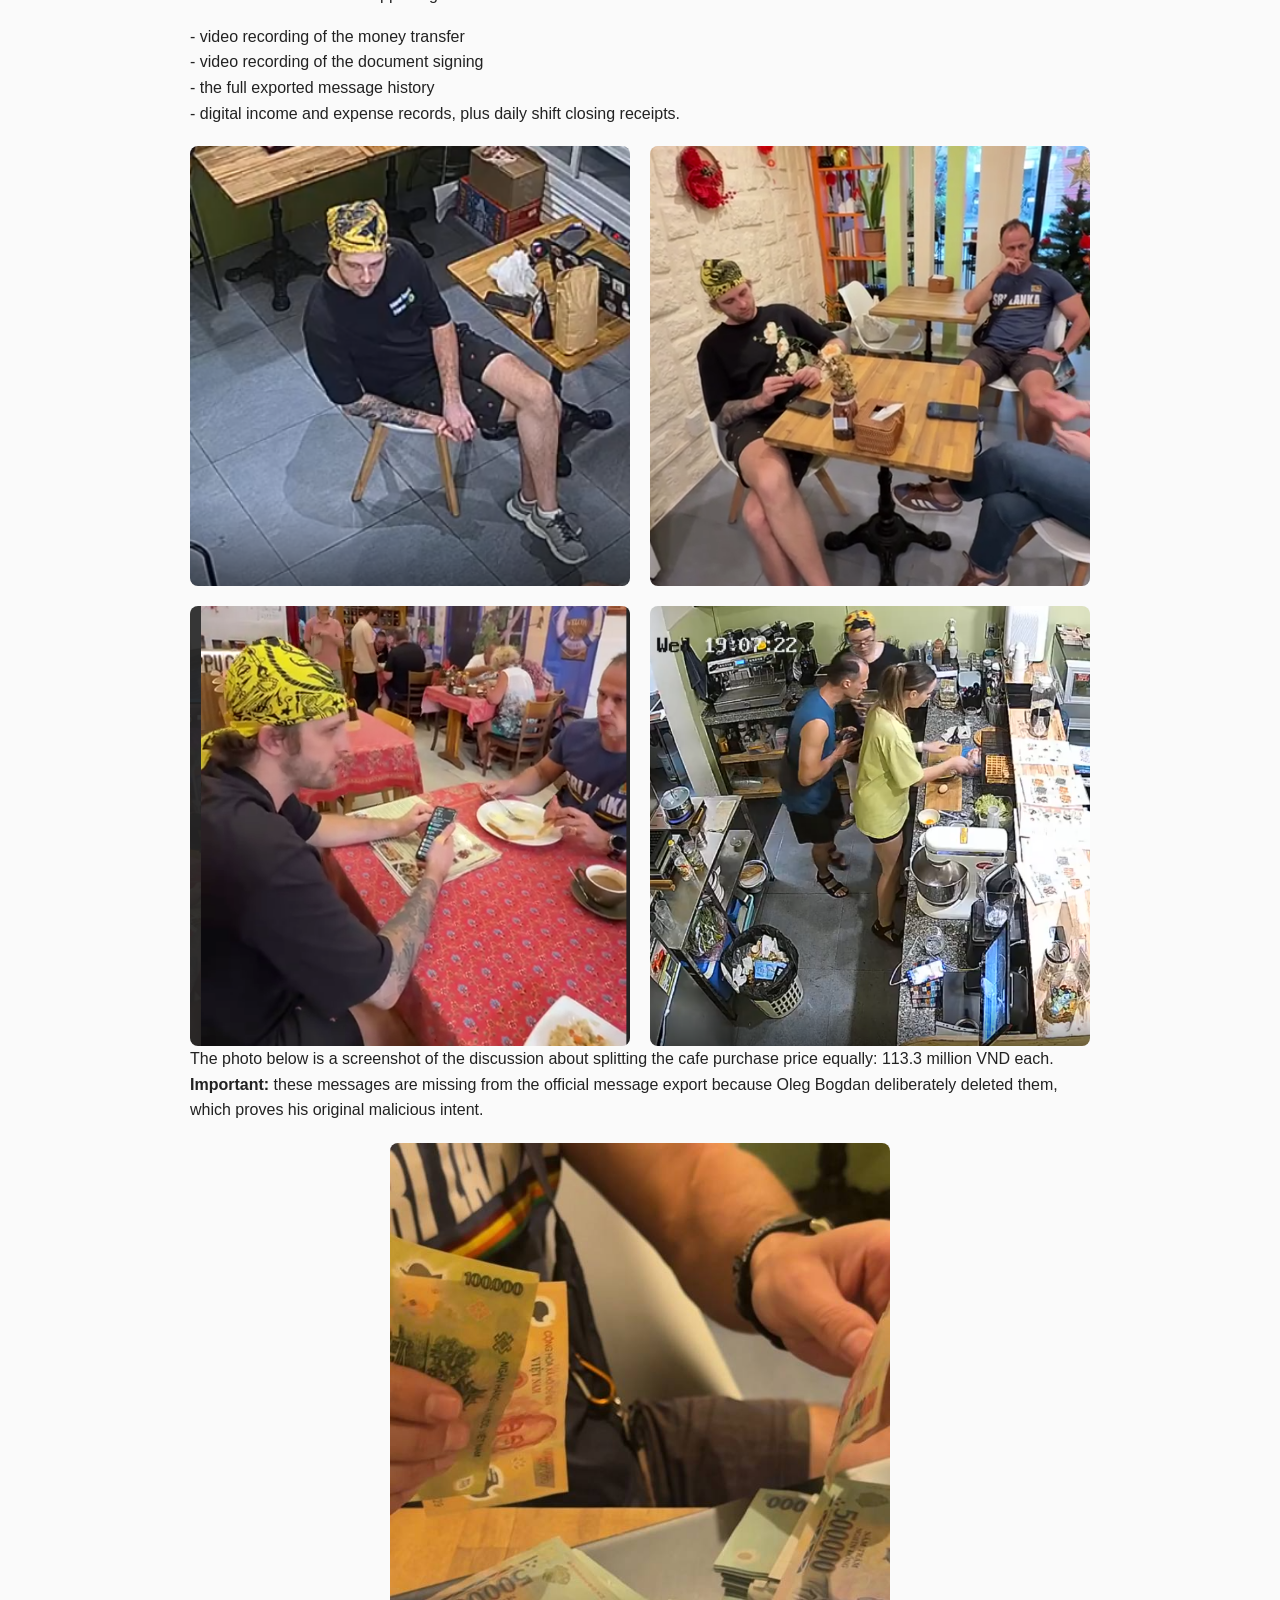
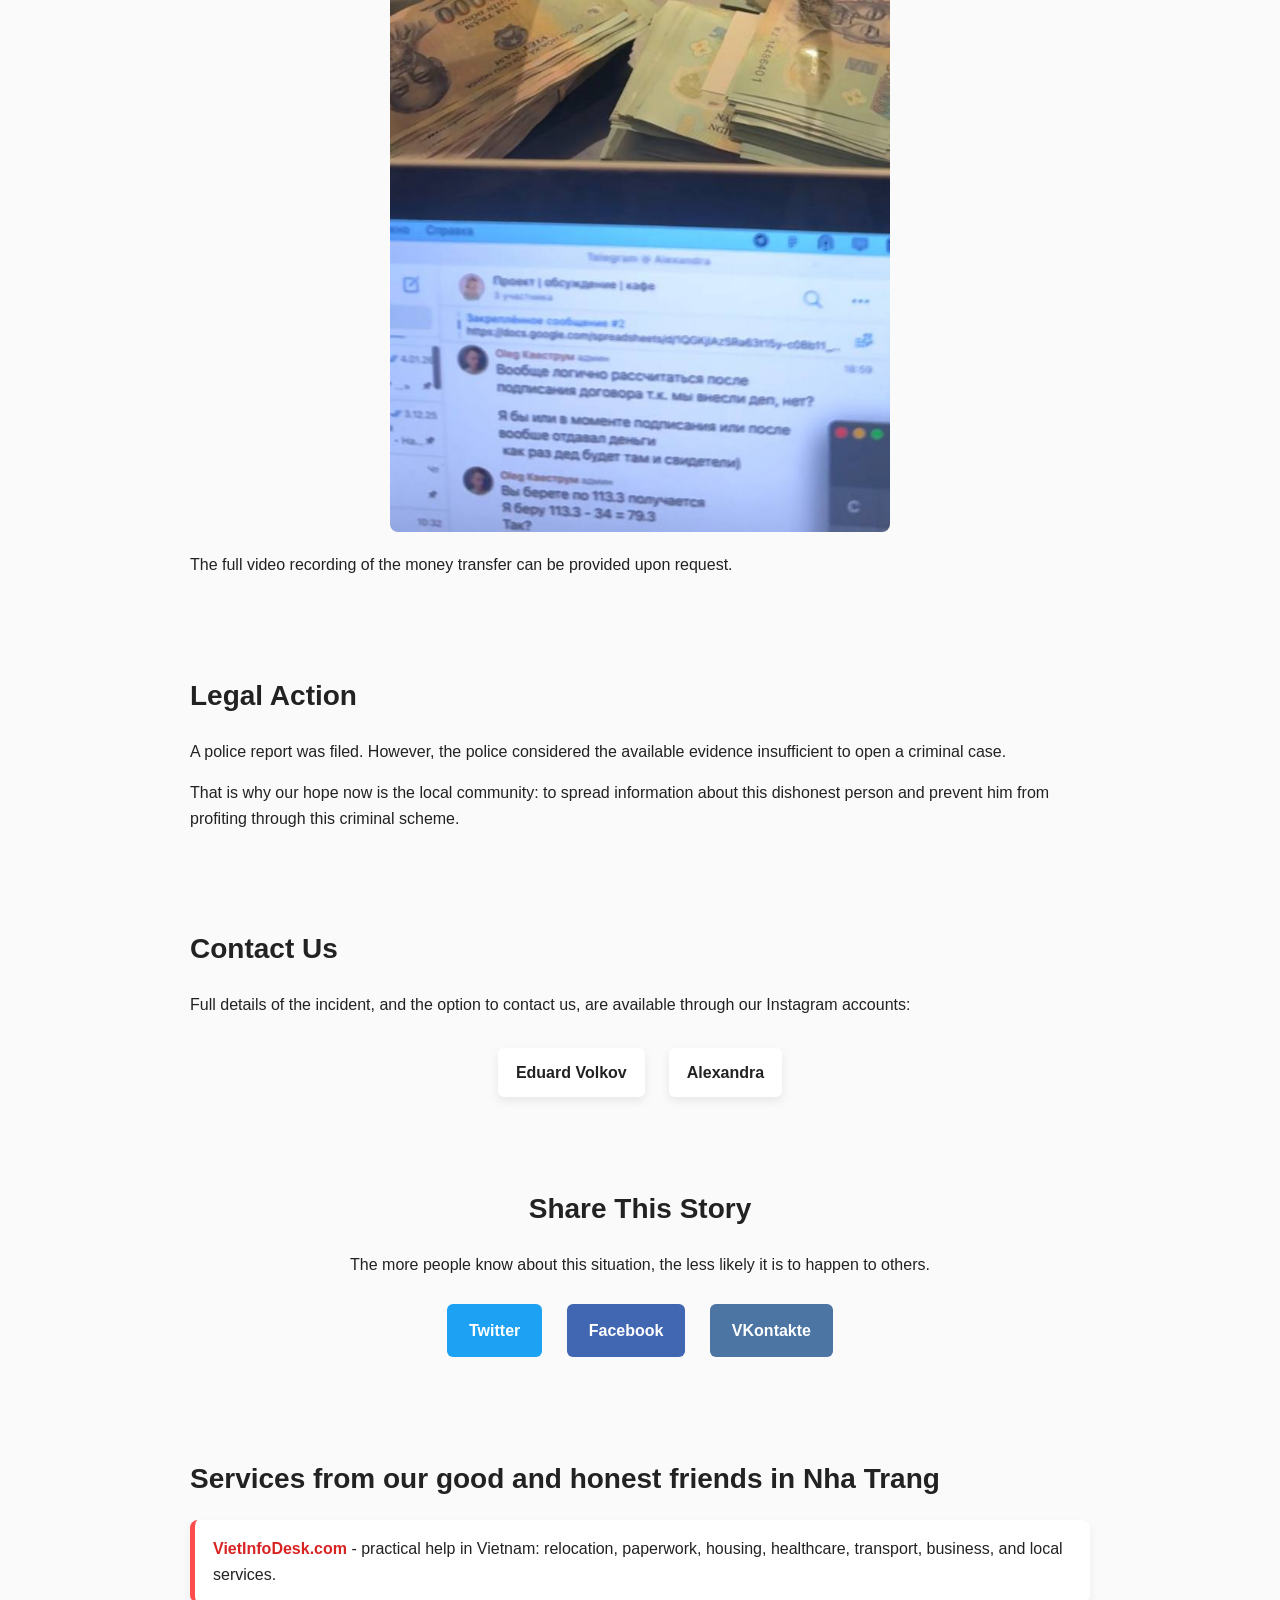
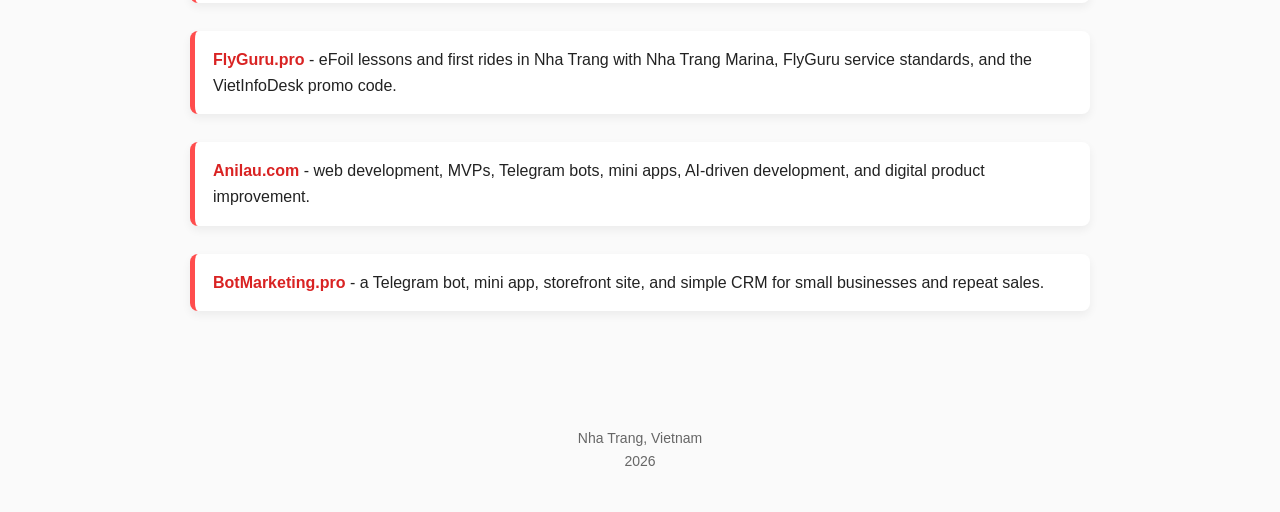
==== commit c2677fcf: "Place share block before partners" ====
--- a/en.html
+++ b/en.html
@@ -161,6 +161,14 @@
     </div>
   </section>
 
+  <section class="share">
+    <h2>Share This Story</h2>
+    <p>The more people know about this situation, the less likely it is to happen to others.</p>
+    <a href="https://twitter.com/intent/tweet?url=https%3A%2F%2Ffrauwaffel.com%2Fen.html&text=How%20our%20Frau%20Waffel%20cafe%20was%20stolen%20in%20Nha%20Trang" target="_blank" rel="noopener" class="tw">Twitter</a>
+    <a href="https://www.facebook.com/sharer/sharer.php?u=https%3A%2F%2Ffrauwaffel.com%2Fen.html" target="_blank" rel="noopener" class="fb">Facebook</a>
+    <a href="https://vk.com/share.php?url=https%3A%2F%2Ffrauwaffel.com%2Fen.html&title=How%20our%20Frau%20Waffel%20cafe%20was%20stolen" target="_blank" rel="noopener" class="vk">VKontakte</a>
+  </section>
+
   <section class="partners">
     <h2>Services from our good and honest friends in Nha Trang</h2>
     <div class="partner-list">
@@ -170,14 +178,6 @@
       <p class="partner-item"><a href="https://botmarketing.pro/" target="_blank" rel="noopener">BotMarketing.pro</a> - a Telegram bot, mini app, storefront site, and simple CRM for small businesses and repeat sales.</p>
     </div>
   </section>
-
-  <section class="share">
-    <h2>Share This Story</h2>
-    <p>The more people know about this situation, the less likely it is to happen to others.</p>
-    <a href="https://twitter.com/intent/tweet?url=https%3A%2F%2Ffrauwaffel.com%2Fen.html&text=How%20our%20Frau%20Waffel%20cafe%20was%20stolen%20in%20Nha%20Trang" target="_blank" rel="noopener" class="tw">Twitter</a>
-    <a href="https://www.facebook.com/sharer/sharer.php?u=https%3A%2F%2Ffrauwaffel.com%2Fen.html" target="_blank" rel="noopener" class="fb">Facebook</a>
-    <a href="https://vk.com/share.php?url=https%3A%2F%2Ffrauwaffel.com%2Fen.html&title=How%20our%20Frau%20Waffel%20cafe%20was%20stolen" target="_blank" rel="noopener" class="vk">VKontakte</a>
-  </section>
 </main>
 
 <footer class="footer">Nha Trang, Vietnam<br>2026</footer>
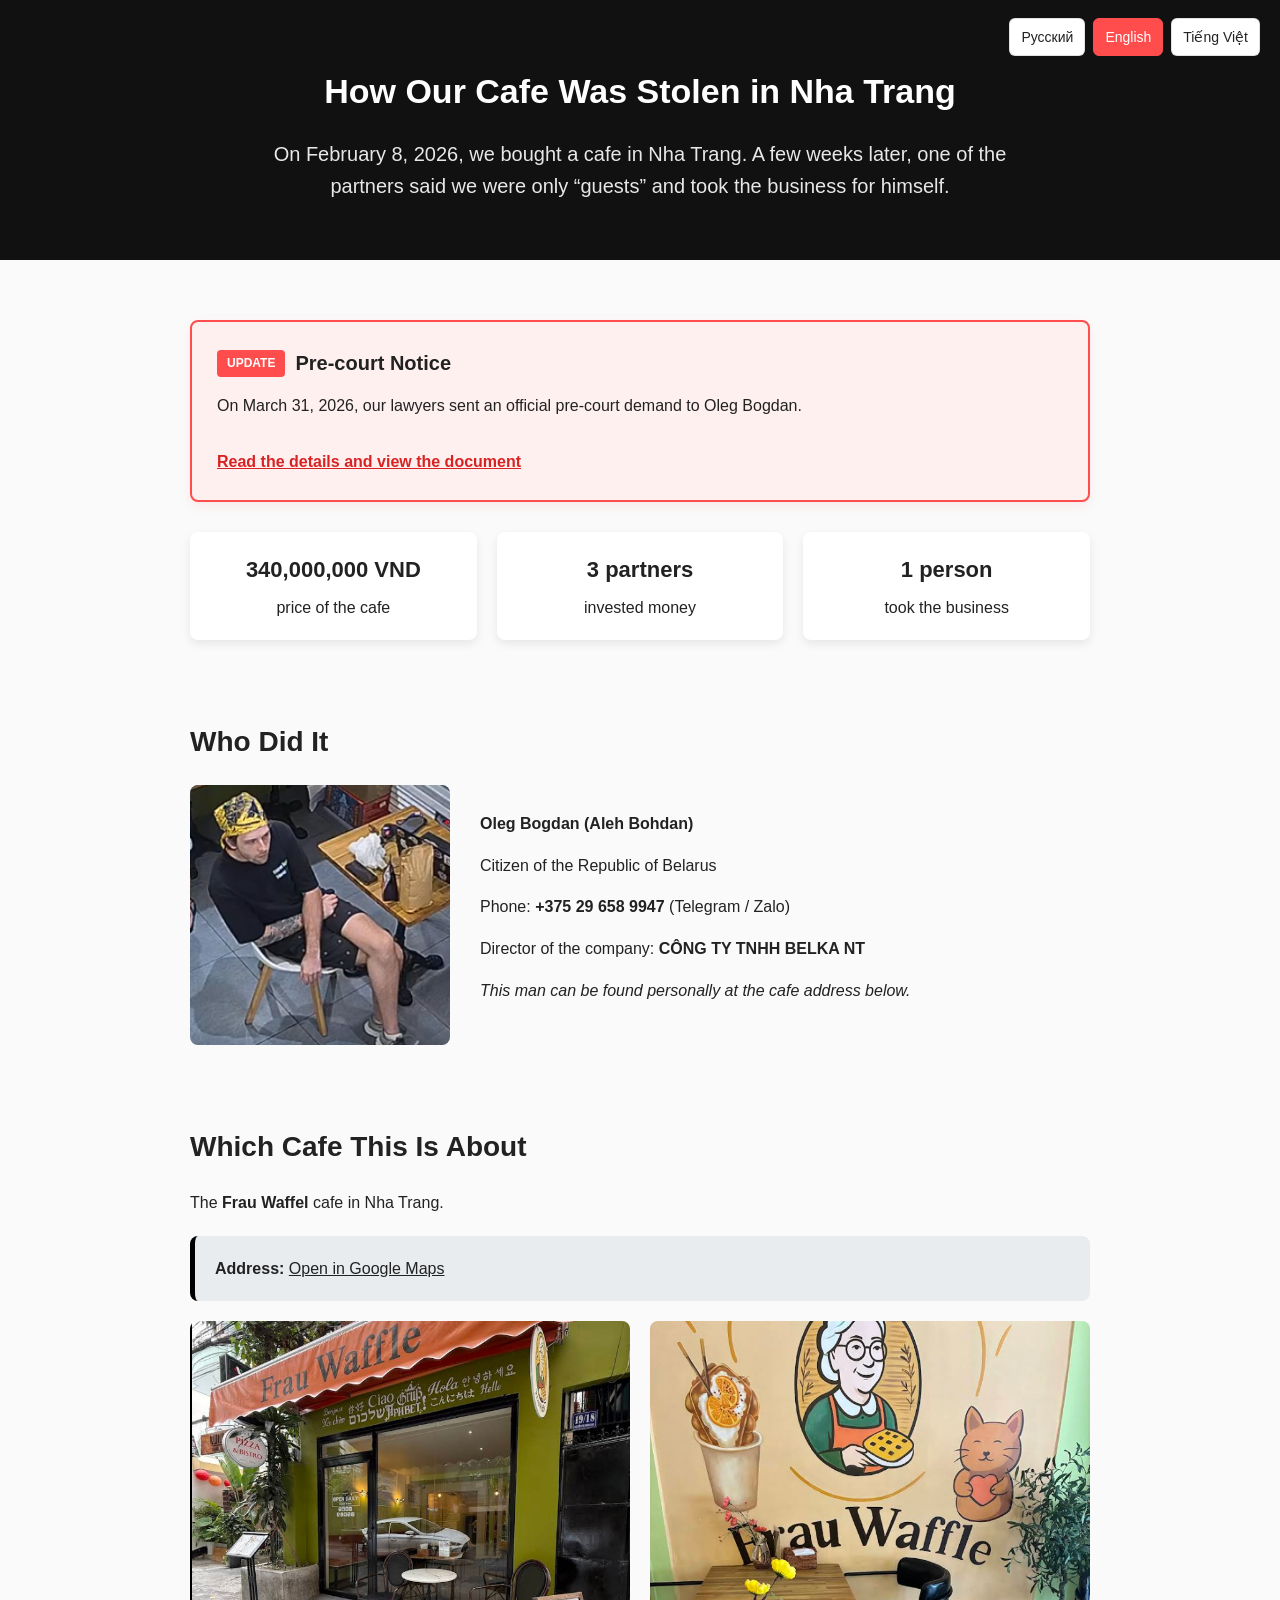
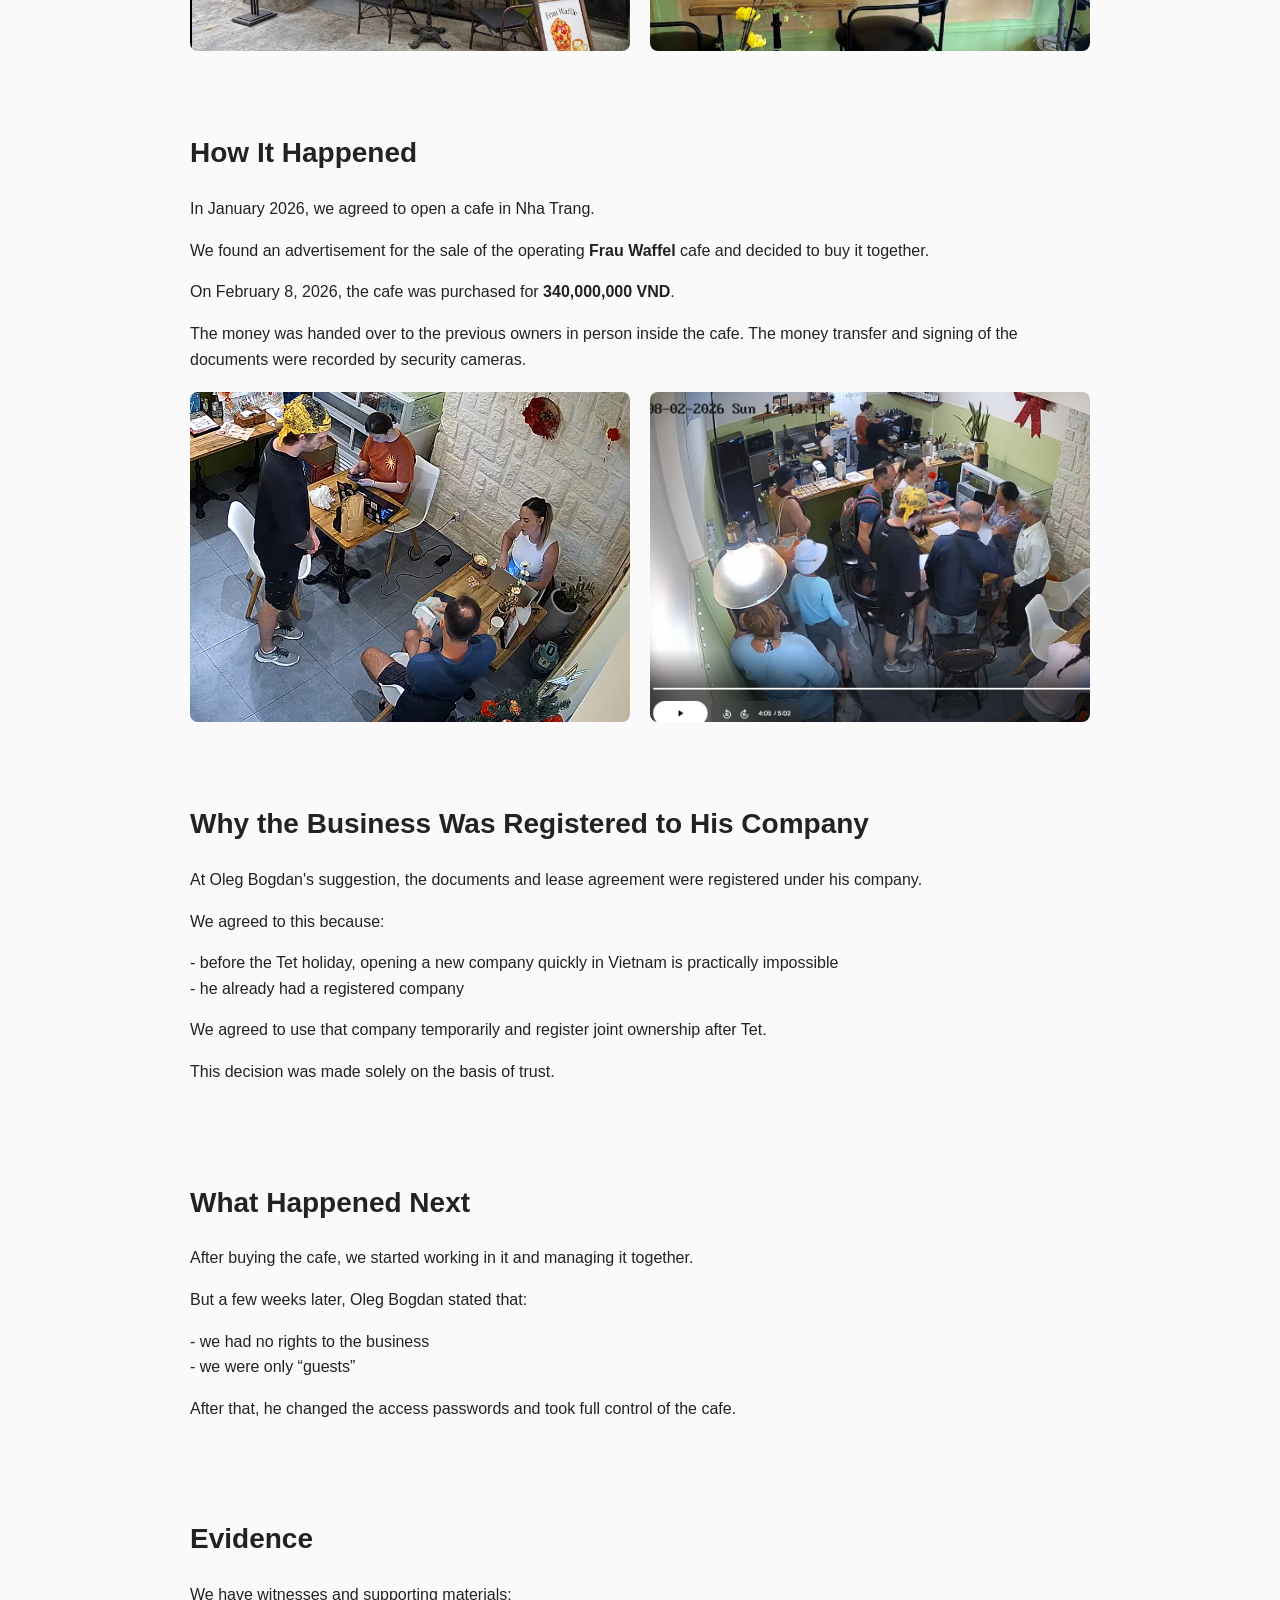
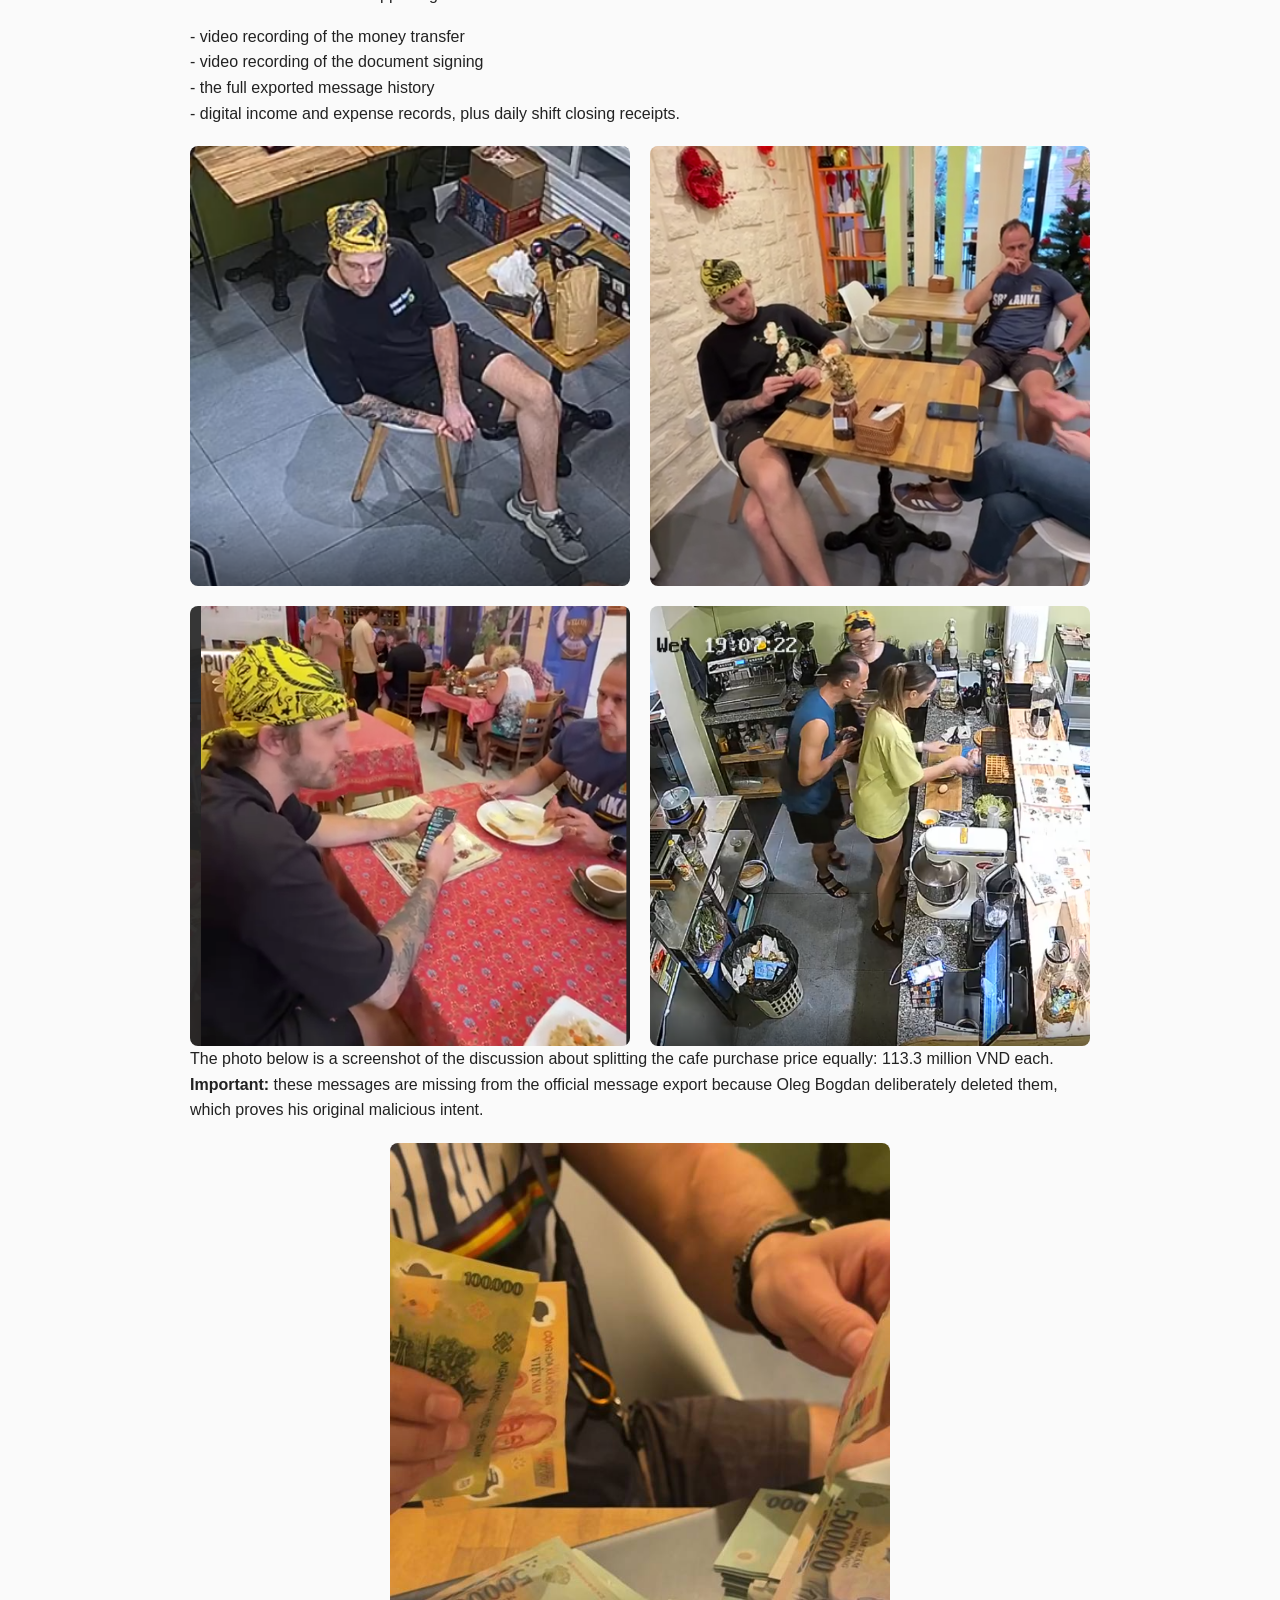
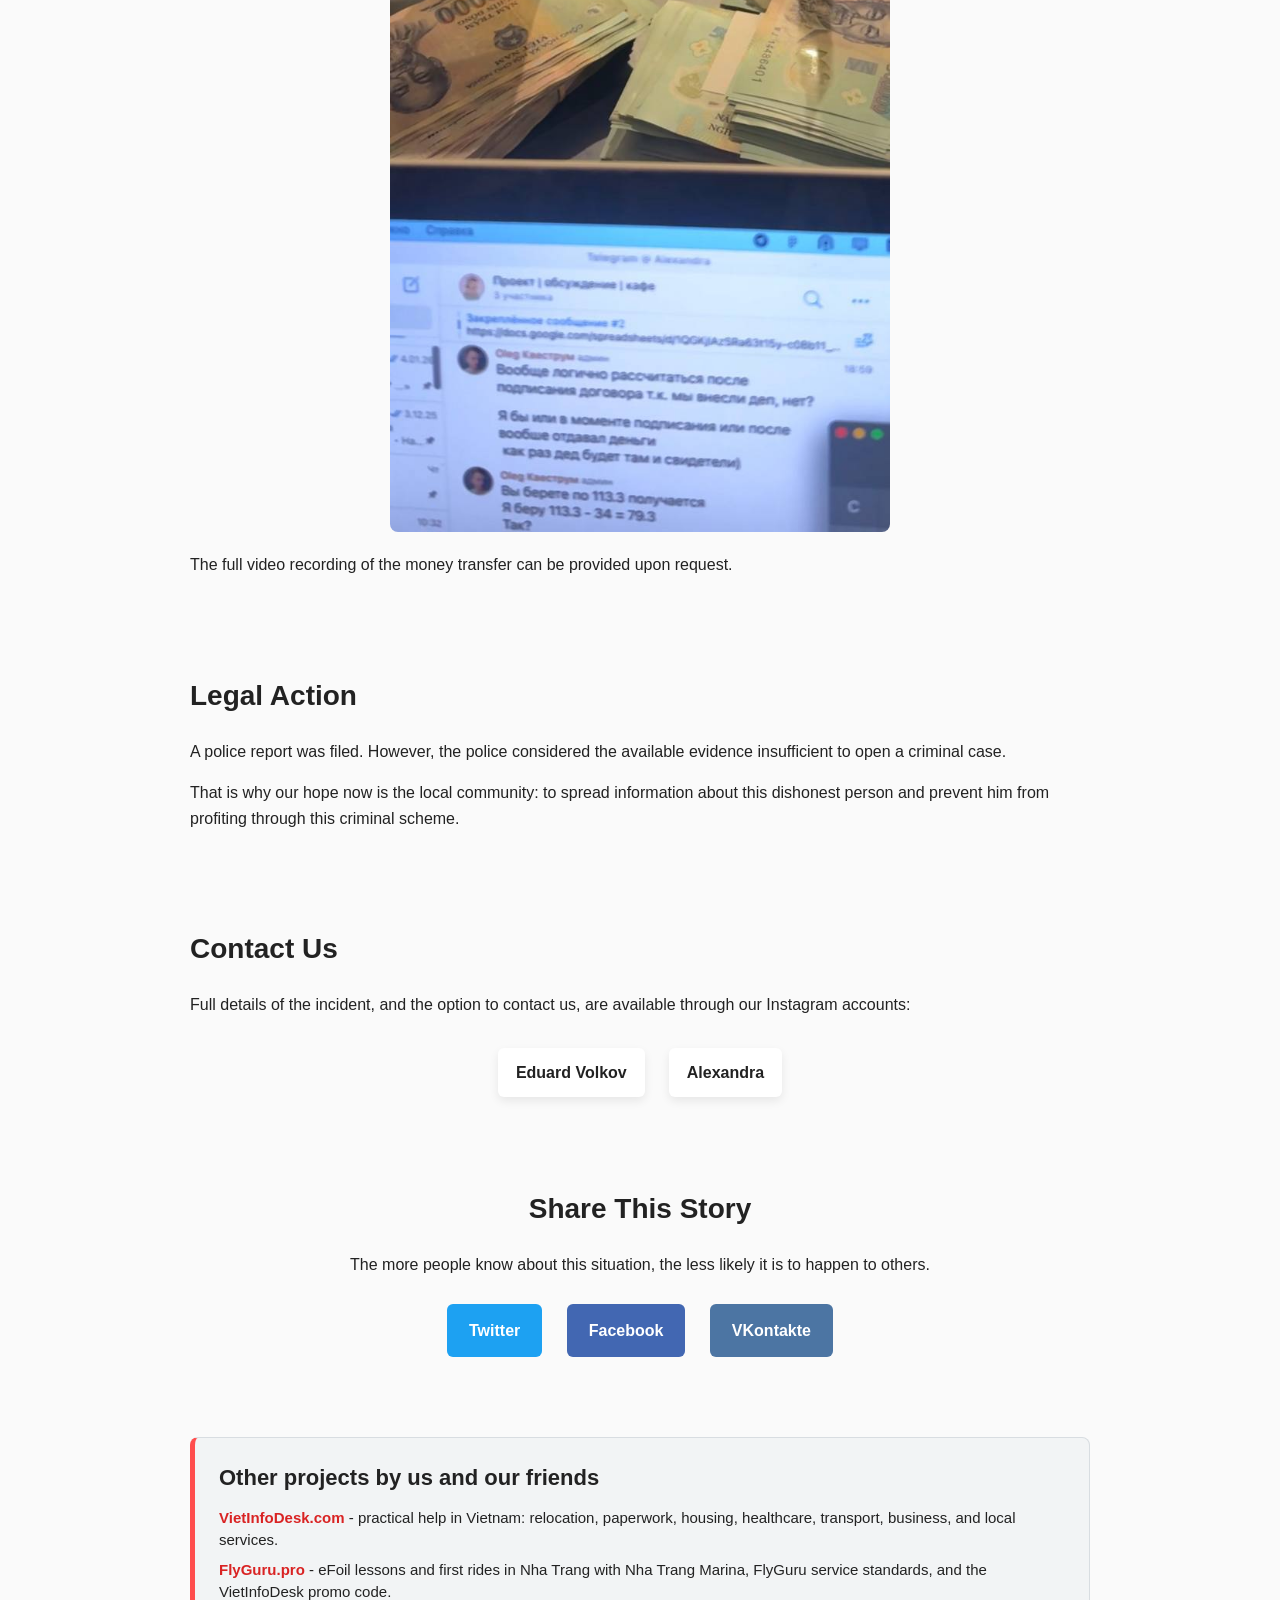
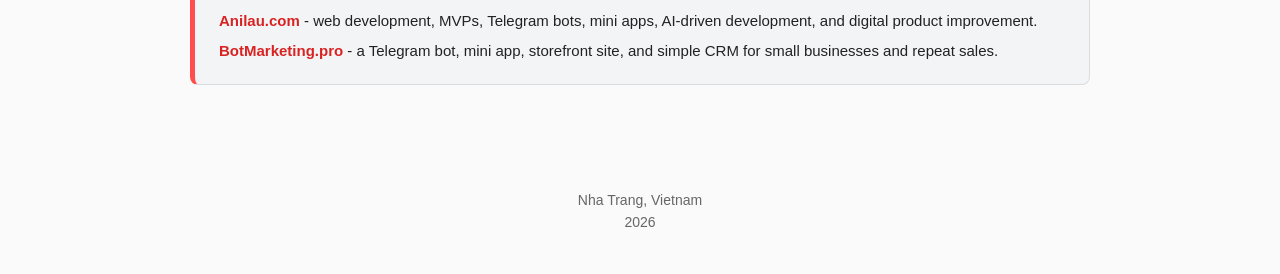
==== commit 7f3bf60f: "Compact partner projects block" ====
--- a/en.html
+++ b/en.html
@@ -170,7 +170,7 @@
   </section>
 
   <section class="partners">
-    <h2>Services from our good and honest friends in Nha Trang</h2>
+    <h2>Other projects by us and our friends</h2>
     <div class="partner-list">
       <p class="partner-item"><a href="https://vietinfodesk.com/en/" target="_blank" rel="noopener">VietInfoDesk.com</a> - practical help in Vietnam: relocation, paperwork, housing, healthcare, transport, business, and local services.</p>
       <p class="partner-item"><a href="https://flyguru.pro/locations/nha-trang-marina?promo=VIETINFODESK" target="_blank" rel="noopener">FlyGuru.pro</a> - eFoil lessons and first rides in Nha Trang with Nha Trang Marina, FlyGuru service standards, and the VietInfoDesk promo code.</p>
--- a/styles.css
+++ b/styles.css
@@ -204,25 +204,29 @@
 }
 
 .partners {
-  padding: 40px 0;
+  background: #f2f4f5;
+  border: 1px solid #d8dde1;
+  border-left: 5px solid #ff4d4d;
+  border-radius: 8px;
+  padding: 22px 24px;
+  margin: 20px 0 44px;
 }
 
 .partners h2 {
-  margin-bottom: 18px;
+  margin: 0 0 12px;
+  font-size: 22px;
 }
 
 .partner-list {
   display: grid;
-  gap: 12px;
+  gap: 8px;
   margin: 0;
 }
 
 .partner-item {
-  background: white;
-  border-left: 5px solid #ff4d4d;
-  border-radius: 8px;
-  padding: 16px 18px;
-  box-shadow: 0 4px 10px rgba(0, 0, 0, 0.06);
+  margin: 0;
+  font-size: 15px;
+  line-height: 1.45;
 }
 
 .partner-item a {
